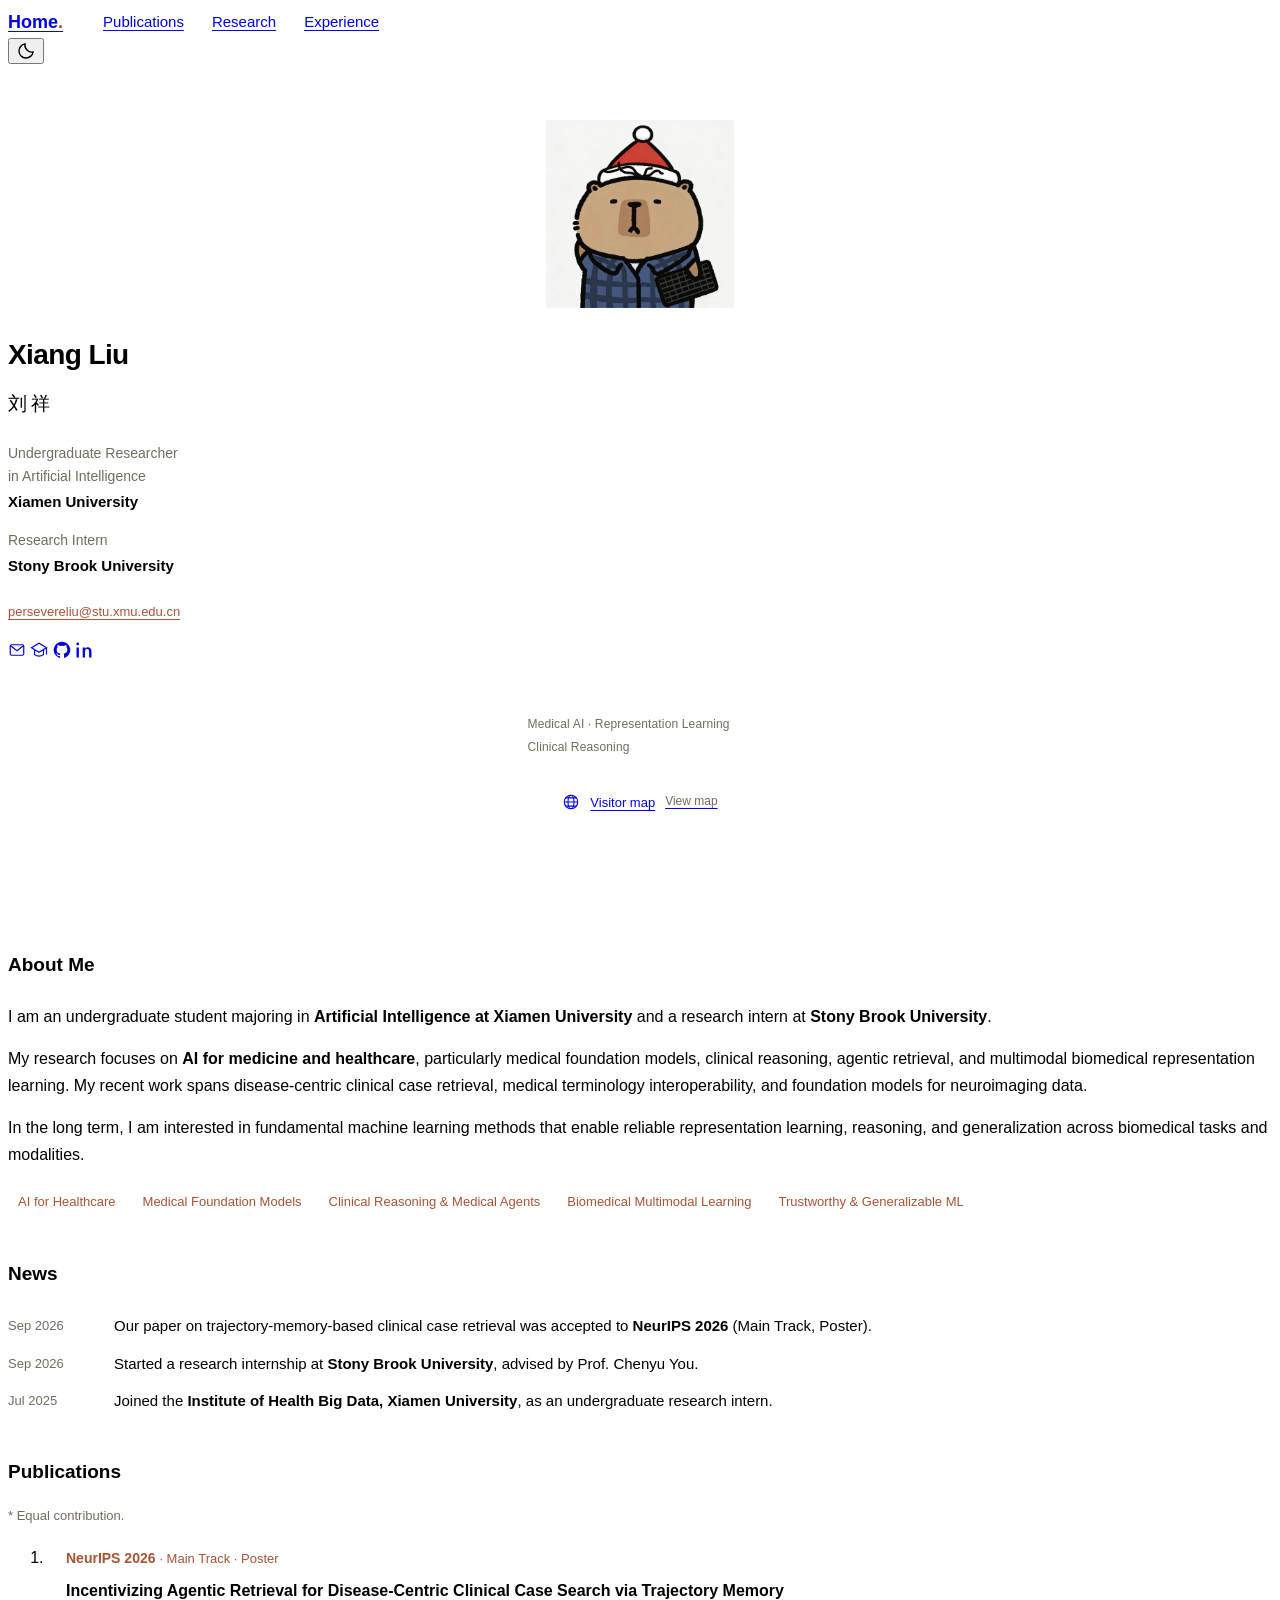
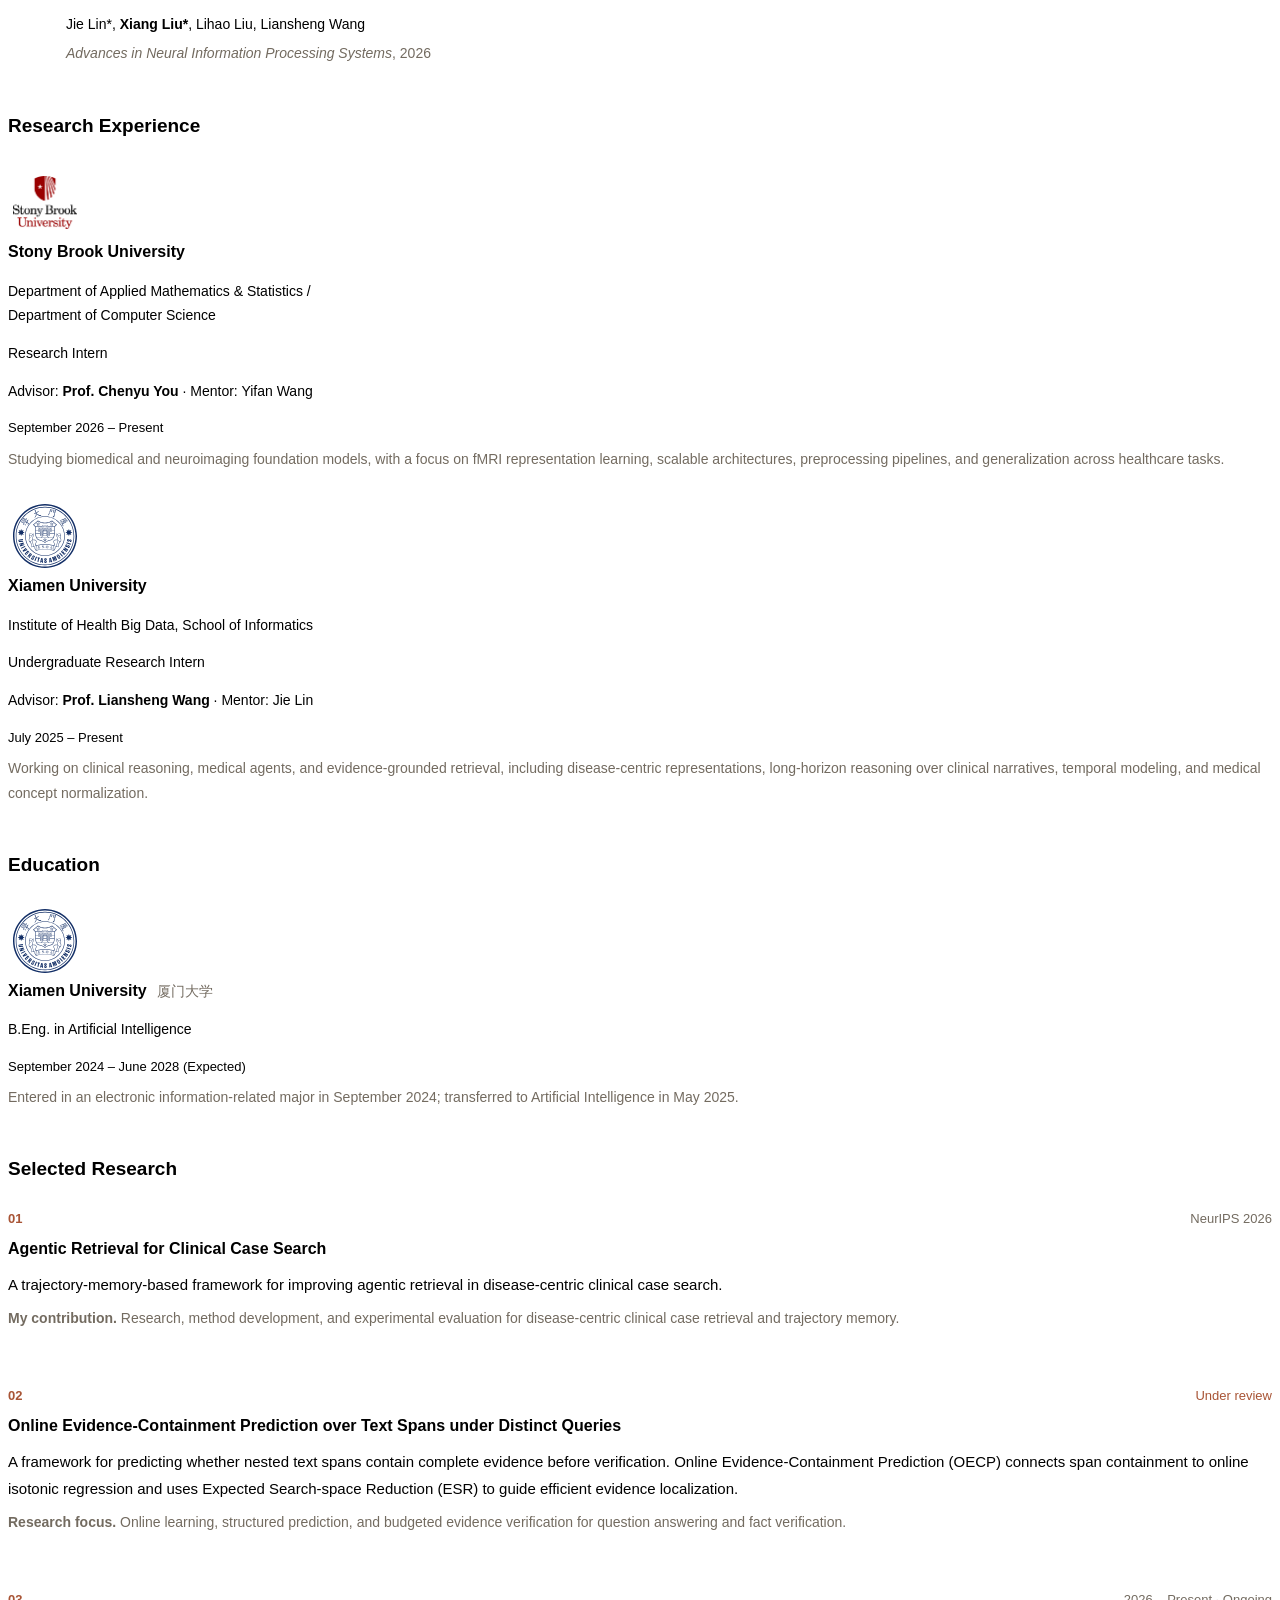
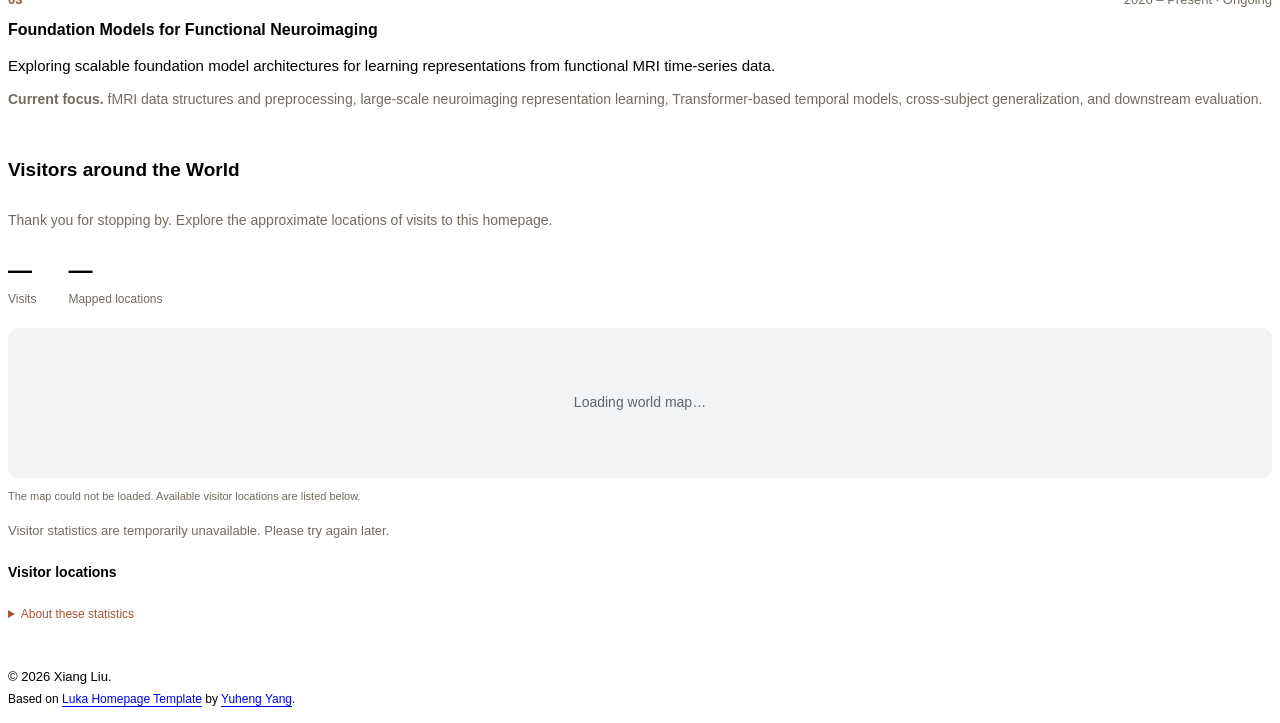
==== visitor-map-preview.html @ b8b1e422 "Prepare visitor map integration and origin-restricted preview" ====
<!DOCTYPE html>
<html lang="en">
<head>
  <meta charset="utf-8">
  <meta name="viewport" content="width=device-width, initial-scale=1">
  <meta name="color-scheme" content="light dark">
  <title>Visitor Map Preview — Xiang Liu</title>
  <meta name="description" content="Xiang Liu is an undergraduate researcher at Xiamen University and a research intern at Stony Brook University, working on AI for healthcare, clinical reasoning, and biomedical foundation models.">
  <link rel="canonical" href="https://lx-xiangliu.github.io/">
  <meta property="og:type" content="website">
  <meta property="og:title" content="Xiang Liu (刘祥) | AI for Healthcare">
  <meta property="og:description" content="Research in medical foundation models, clinical reasoning, and trustworthy machine learning.">
  <meta property="og:url" content="https://lx-xiangliu.github.io/">
  <meta property="og:image" content="https://lx-xiangliu.github.io/assets/img/xiang-liu.jpg">
  <meta name="twitter:card" content="summary">
  <link rel="icon" href="assets/img/favicon.svg" type="image/svg+xml">
  <script>
    try {
      const saved = localStorage.getItem('theme');
      if (saved === 'light' || saved === 'dark') document.documentElement.dataset.theme = saved;
    } catch (_) {}
  </script>
  <link rel="stylesheet" href="assets/css/theme-luka.css">
  <link rel="stylesheet" href="assets/css/personal.css?v=20261023-3">
  <link rel="stylesheet" href="assets/css/visitors.css?v=20261029-1">
  <script src="assets/js/homepage.js" defer></script>
  <script src="assets/js/visitor-config.js?v=20261029-1" defer></script>
  <script src="assets/js/visitors.js?v=20261029-1" defer></script>
  <script type="application/ld+json">
  {
    "@context": "https://schema.org",
    "@type": "Person",
    "name": "Xiang Liu",
    "alternateName": "刘祥",
    "url": "https://lx-xiangliu.github.io/",
    "image": "https://lx-xiangliu.github.io/assets/img/xiang-liu.jpg",
    "email": "mailto:persevereliu@stu.xmu.edu.cn",
    "affiliation": [{"@type": "CollegeOrUniversity", "name": "Xiamen University"}, {"@type": "CollegeOrUniversity", "name": "Stony Brook University"}],
    "sameAs": ["https://github.com/lx-xiangliu", "https://scholar.google.com/citations?user=aUtH32wAAAAJ", "https://www.linkedin.com/in/xiang-liu-461807322"]
  }
  </script>
</head>
<body class="theme-luka" id="top">
  <a class="skip-link" href="#main">Skip to content</a>
  <nav class="top-nav" aria-label="Main navigation">
    <div class="nav-container">
      <div class="nav-left">
        <a class="home-link" href="#top">Home<span class="home-dot" aria-hidden="true">.</span></a>
        <a href="#publications">Publications</a>
        <a href="#research">Research</a>
        <a href="#experience">Experience</a>
      </div>
      <button id="themeToggle" class="theme-toggle" type="button" title="Switch color theme" aria-label="Switch color theme" aria-pressed="false">
        <svg class="moon-icon" viewBox="0 0 24 24" width="20" height="20" fill="none" stroke="currentColor" stroke-width="1.7" aria-hidden="true"><path d="M20.5 13.2A8.5 8.5 0 0 1 10.8 3.5a8.5 8.5 0 1 0 9.7 9.7Z"/></svg>
        <svg class="sun-icon" viewBox="0 0 24 24" width="20" height="20" fill="none" stroke="currentColor" stroke-width="1.7" aria-hidden="true"><circle cx="12" cy="12" r="4"/><path d="M12 2v2m0 16v2M2 12h2m16 0h2M5 5l1.5 1.5m11 11L19 19M5 19l1.5-1.5m11-11L19 5"/></svg>
      </button>
    </div>
  </nav>

  <div class="wrapper">
    <aside class="sidebar" aria-label="Profile">
      <div class="profile-card">
        <div class="image avatar"><img src="assets/img/xiang-liu.jpg" width="220" height="220" alt="Xiang Liu’s illustrated capybara avatar, wearing a red hat and holding a keyboard" fetchpriority="high"></div>
        <h1 class="site-name">Xiang Liu <span class="chinese-name" lang="zh-CN">刘祥</span></h1>
        <p class="profile-role">Undergraduate Researcher<br>in Artificial Intelligence</p>
        <p class="profile-affiliation">Xiamen University</p>
        <p class="profile-role visiting-role">Research Intern</p>
        <p class="profile-affiliation">Stony Brook University</p>
        <a class="site-email" href="mailto:persevereliu@stu.xmu.edu.cn">persevereliu@stu.xmu.edu.cn</a>
        <div class="social-icons" aria-label="Contact and profiles">
          <a href="mailto:persevereliu@stu.xmu.edu.cn" title="Email" aria-label="Email Xiang Liu"><svg viewBox="0 0 24 24" fill="none" stroke="currentColor" stroke-width="1.6" aria-hidden="true"><rect x="3" y="5" width="18" height="14" rx="2"/><path d="m3 6 9 7 9-7"/></svg></a>
          <a href="https://scholar.google.com/citations?user=aUtH32wAAAAJ" title="Google Scholar" aria-label="Google Scholar"><svg viewBox="0 0 24 24" fill="none" stroke="currentColor" stroke-width="1.6" aria-hidden="true"><path d="m2 9 10-6 10 6-10 6L2 9Zm4 3v6c4 3 8 3 12 0v-6m4-3v9"/></svg></a>
          <a href="https://github.com/lx-xiangliu" title="GitHub" aria-label="GitHub"><svg viewBox="0 0 24 24" fill="currentColor" aria-hidden="true"><path d="M12 .9a11.1 11.1 0 0 0-3.51 21.63c.55.1.76-.24.76-.53v-2.06c-3.09.67-3.74-1.31-3.74-1.31-.51-1.28-1.24-1.62-1.24-1.62-1.01-.69.08-.68.08-.68 1.12.08 1.71 1.15 1.71 1.15.99 1.7 2.6 1.21 3.23.92.1-.72.39-1.21.71-1.49-2.47-.28-5.07-1.24-5.07-5.49 0-1.21.43-2.2 1.14-2.97-.12-.28-.5-1.41.11-2.93 0 0 .93-.3 3.05 1.14a10.6 10.6 0 0 1 5.55 0c2.12-1.44 3.05-1.14 3.05-1.14.61 1.52.23 2.65.11 2.93.71.77 1.14 1.76 1.14 2.97 0 4.26-2.6 5.21-5.08 5.49.4.35.75 1.02.75 2.06V22c0 .3.2.64.77.53A11.1 11.1 0 0 0 12 .9Z"/></svg></a>
          <a href="https://www.linkedin.com/in/xiang-liu-461807322" title="LinkedIn" aria-label="LinkedIn"><svg viewBox="0 0 24 24" fill="currentColor" aria-hidden="true"><path d="M5.2 8.6H2V22h3.2V8.6ZM3.6 2a1.9 1.9 0 1 0 0 3.8 1.9 1.9 0 0 0 0-3.8ZM22 14.3c0-4-2.1-5.9-4.9-5.9-2.2 0-3.2 1.2-3.7 2V8.6h-3.2V22h3.2v-7.5c0-2 .4-3.8 2.8-3.8s2.6 2.1 2.6 3.9V22H22v-7.7Z"/></svg></a>
        </div>
        <p class="profile-note">Medical AI · Representation Learning<br>Clinical Reasoning</p>
        <div class="visitor-shortcut"><a href="#visitors"><svg viewBox="0 0 24 24" fill="none" stroke="currentColor" stroke-width="1.5" aria-hidden="true"><circle cx="12" cy="12" r="9"/><ellipse cx="12" cy="12" rx="4" ry="9"/><path d="M3 12h18M5 6.5h14M5 17.5h14"/></svg><span>Visitor map</span><span id="visitor-shortcut-count">Loading…</span></a></div>
      </div>
    </aside>

    <main class="content" id="main">
      <section class="section" id="about" aria-labelledby="about-title">
        <h2 class="section-title" id="about-title">About Me</h2>
        <div class="section-body">
          <p>I am an undergraduate student majoring in <strong>Artificial Intelligence at Xiamen University</strong> and a research intern at <strong>Stony Brook University</strong>.</p>
          <p>My research focuses on <strong>AI for medicine and healthcare</strong>, particularly medical foundation models, clinical reasoning, agentic retrieval, and multimodal biomedical representation learning. My recent work spans disease-centric clinical case retrieval, medical terminology interoperability, and foundation models for neuroimaging data.</p>
          <p>In the long term, I am interested in fundamental machine learning methods that enable reliable representation learning, reasoning, and generalization across biomedical tasks and modalities.</p>
          <div class="research-interests" aria-label="Research interests">
            <span>AI for Healthcare</span><span>Medical Foundation Models</span><span>Clinical Reasoning &amp; Medical Agents</span><span>Biomedical Multimodal Learning</span><span>Trustworthy &amp; Generalizable ML</span>
          </div>
        </div>
      </section>

      <section class="section" id="news" aria-labelledby="news-title">
        <h2 class="section-title" id="news-title">News</h2>
        <ul class="news-list">
          <li><time datetime="2026-09">Sep 2026</time><span>Our paper on trajectory-memory-based clinical case retrieval was accepted to <strong>NeurIPS 2026</strong> (Main Track, Poster).</span></li>
          <li><time datetime="2026-09">Sep 2026</time><span>Started a research internship at <strong>Stony Brook University</strong>, advised by Prof. Chenyu You.</span></li>
          <li><time datetime="2025-07">Jul 2025</time><span>Joined the <strong>Institute of Health Big Data, Xiamen University</strong>, as an undergraduate research intern.</span></li>
        </ul>
      </section>

      <section class="section" id="publications" aria-labelledby="publications-title">
        <h2 class="section-title" id="publications-title">Publications</h2>
        <p class="section-caption">* Equal contribution.</p>
        <div class="publications">
          <ol class="bibliography">
            <li><article class="pub-content">
              <p class="publication-label">NeurIPS 2026 <span>· Main Track · Poster</span></p>
              <h3 class="title">Incentivizing Agentic Retrieval for Disease-Centric Clinical Case Search via Trajectory Memory</h3>
              <p class="author">Jie Lin*, <strong>Xiang Liu*</strong>, Lihao Liu, Liansheng Wang</p>
              <p class="periodical"><em>Advances in Neural Information Processing Systems</em>, 2026</p>
            </article></li>
          </ol>
        </div>
      </section>

      <section class="section" id="experience" aria-labelledby="experience-title">
        <h2 class="section-title" id="experience-title">Research Experience</h2>
        <div class="section-body">
          <article class="card timeline-item">
            <div class="experience-item">
              <img class="institution-logo" src="assets/img/stony-brook-university.png" width="64" height="64" alt="Stony Brook University logo" loading="lazy">
              <div class="experience-content">
                <h3 class="exp-title">Stony Brook University</h3>
                <p class="exp-detail">Department of Applied Mathematics &amp; Statistics /<br class="desktop-break"> Department of Computer Science</p>
                <p class="exp-role">Research Intern</p>
                <p class="exp-detail">Advisor: <strong>Prof. Chenyu You</strong> · Mentor: Yifan Wang</p>
                <p class="exp-period">September 2026 – Present</p>
                <p class="exp-summary">Studying biomedical and neuroimaging foundation models, with a focus on fMRI representation learning, scalable architectures, preprocessing pipelines, and generalization across healthcare tasks.</p>
              </div>
            </div>
          </article>
          <article class="card timeline-item">
            <div class="experience-item">
              <img class="institution-logo" src="assets/img/xiamen-university.svg" width="64" height="64" alt="Xiamen University seal" loading="lazy">
              <div class="experience-content">
                <h3 class="exp-title">Xiamen University</h3>
                <p class="exp-detail">Institute of Health Big Data, School of Informatics</p>
                <p class="exp-role">Undergraduate Research Intern</p>
                <p class="exp-detail">Advisor: <strong>Prof. Liansheng Wang</strong> · Mentor: Jie Lin</p>
                <p class="exp-period">July 2025 – Present</p>
                <p class="exp-summary">Working on clinical reasoning, medical agents, and evidence-grounded retrieval, including disease-centric representations, long-horizon reasoning over clinical narratives, temporal modeling, and medical concept normalization.</p>
              </div>
            </div>
          </article>
        </div>
      </section>

      <section class="section" id="education" aria-labelledby="education-title">
        <h2 class="section-title" id="education-title">Education</h2>
        <div class="experience-item">
          <img class="institution-logo" src="assets/img/xiamen-university.svg" width="64" height="64" alt="Xiamen University seal" loading="lazy">
          <div class="experience-content">
            <h3 class="exp-title">Xiamen University <span lang="zh-CN" class="institution-chinese">厦门大学</span></h3>
            <p class="exp-detail">B.Eng. in Artificial Intelligence</p>
            <p class="exp-period">September 2024 – June 2028 (Expected)</p>
            <p class="exp-summary">Entered in an electronic information-related major in September 2024; transferred to Artificial Intelligence in May 2025.</p>
          </div>
        </div>
      </section>

      <section class="section" id="research" aria-labelledby="research-title">
        <h2 class="section-title" id="research-title">Selected Research</h2>
        <article class="research-project">
          <div class="project-heading"><span class="project-index" aria-hidden="true">01</span><span class="project-status">NeurIPS 2026</span></div>
          <h3>Agentic Retrieval for Clinical Case Search</h3>
          <p>A trajectory-memory-based framework for improving agentic retrieval in disease-centric clinical case search.</p>
          <p class="project-contribution"><strong>My contribution.</strong> Research, method development, and experimental evaluation for disease-centric clinical case retrieval and trajectory memory.</p>
        </article>
        <article class="research-project">
          <div class="project-heading"><span class="project-index" aria-hidden="true">02</span><span class="project-status under-review">Under review</span></div>
          <h3>Online Evidence-Containment Prediction over Text Spans under Distinct Queries</h3>
          <p>A framework for predicting whether nested text spans contain complete evidence before verification. Online Evidence-Containment Prediction (OECP) connects span containment to online isotonic regression and uses Expected Search-space Reduction (ESR) to guide efficient evidence localization.</p>
          <p class="project-contribution"><strong>Research focus.</strong> Online learning, structured prediction, and budgeted evidence verification for question answering and fact verification.</p>
        </article>
        <article class="research-project">
          <div class="project-heading"><span class="project-index" aria-hidden="true">03</span><span class="project-status">2026 – Present · Ongoing</span></div>
          <h3>Foundation Models for Functional Neuroimaging</h3>
          <p>Exploring scalable foundation model architectures for learning representations from functional MRI time-series data.</p>
          <p class="project-contribution"><strong>Current focus.</strong> fMRI data structures and preprocessing, large-scale neuroimaging representation learning, Transformer-based temporal models, cross-subject generalization, and downstream evaluation.</p>
        </article>
      </section>
      <section class="section" id="visitors" aria-labelledby="visitors-title">
        <h2 class="section-title" id="visitors-title">Visitors around the World</h2>
        <p class="visitor-intro">Thank you for stopping by. Explore the approximate locations of visits to this homepage.</p>
        <dl class="visitor-totals"><div><dt>Visits</dt><dd id="visitor-total">—</dd></div><div><dt>Mapped locations</dt><dd id="visitor-location-total">—</dd></div></dl>
        <div id="visitor-map" class="visitor-map" role="region" aria-label="World visitor map using TianDiTu"><p>Loading world map…</p></div>
        <p class="visitor-map-status" id="visitor-map-status">World basemap provided by TianDiTu (天地图).</p>
        <p class="visitor-status" id="visitor-status" role="status">Loading visitor statistics…</p>
        <h3 class="visitor-list-caption" id="visitor-list-caption">Visitor locations</h3>
        <ol class="visitor-locations" id="visitor-locations" aria-label="Visitor locations and visit counts"></ol>
        <details class="visitor-privacy"><summary>About these statistics</summary><p>Locations are estimated from network information, rounded to 0.1 degree, and may reflect a VPN or proxy. The application stores aggregate city counts, not raw IP addresses or GPS locations. A visit is counted at most once per browser tab every 30 minutes; this is not a count of unique people. Do Not Track and Global Privacy Control are respected. Counting starts when this feature goes live; earlier visits cannot be recovered.</p></details>
        <noscript><p>JavaScript is required to load the visitor map and statistics.</p></noscript>
      </section>
    </main>

    <footer class="site-footer">
      <p>&copy; 2026 Xiang Liu.<br><span class="template-credit">Based on <a href="https://github.com/wzsyyh/luka-homepage-template">Luka Homepage Template</a> by <a href="https://wzsyyh.github.io/">Yuheng Yang</a>.</span></p>
    </footer>
  </div>
</body>
</html>
---- assets/css/personal.css ----
/* Personal styling layered over the original Luka Homepage template. */
:root, [data-theme="light"] { --luka-secondary: #736b60; --luka-accent: #a85435; }
[data-theme="dark"] { --luka-secondary: #b0a99d; --luka-accent: #e69a7b; }
@media (prefers-color-scheme: dark) {
  :root:not([data-theme="light"]) { --luka-secondary: #b0a99d; --luka-accent: #e69a7b; }
}
body.theme-luka { font-family: -apple-system, BlinkMacSystemFont, "Segoe UI", "Noto Sans", Helvetica, Arial, sans-serif; font-size: 16px; line-height: 1.65; }
body.theme-luka a { text-underline-offset: 3px; }
body.theme-luka a:hover { text-decoration: underline; filter: none; }
body.theme-luka a:focus-visible, body.theme-luka button:focus-visible { outline: 2px solid var(--luka-accent); outline-offset: 5px; border-radius: 3px; }
.skip-link { position: fixed; left: 12px; top: -100px; z-index: 2000; padding: 8px 16px; background: var(--luka-bg); }
.skip-link:focus { top: 8px; }
body.theme-luka .nav-left { display: flex; align-items: center; gap: 28px; }
body.theme-luka .nav-left a { font-size: 15px; font-weight: 500; }
body.theme-luka .nav-left .home-link { font-size: 18px; font-weight: 650; margin-right: 12px; }
.home-dot { color: var(--luka-accent); }
body.theme-luka .theme-toggle { display: flex; align-items: center; justify-content: center; flex-shrink: 0; }
.sun-icon { display: none; }
[data-theme="dark"] .moon-icon { display: none; }
[data-theme="dark"] .sun-icon { display: block; }
@media (prefers-color-scheme: dark) { :root:not([data-theme="light"]) .moon-icon { display: none; } :root:not([data-theme="light"]) .sun-icon { display: block; } }
body.theme-luka .sidebar { padding-top: 56px; }
body.theme-luka .image.avatar { margin-bottom: 24px; }
body.theme-luka .image.avatar img { width: 188px; height: 188px; display: block; margin: auto; border: 5px solid var(--luka-social-bg); }
body.theme-luka .site-name { font-size: 28px; font-weight: 650; letter-spacing: -.6px; }
.chinese-name { display: block; margin-top: 10px; font-size: 19px; font-weight: 450; letter-spacing: 4px; }
.profile-role { margin: 22px 0 3px; font-size: 14px; line-height: 1.6; color: var(--luka-secondary); }
.profile-affiliation { margin: 0; font-size: 15px; font-weight: 600; }
.visiting-role { margin-top: 14px; }
body.theme-luka .site-email { display: inline-block; margin: 22px 0 18px; color: var(--luka-accent); font-family: inherit; font-size: 13px; }
body.theme-luka .social-icons { gap: 11px; }
.social-icons svg { width: 18px; height: 18px; }
body.theme-luka .social-icons a { width: 36px; height: 36px; }
.profile-note { margin: 26px auto 0; padding-top: 20px; max-width: 225px; border-top: 1px solid var(--luka-border); color: var(--luka-secondary); font-size: 12px; line-height: 1.9; letter-spacing: .15px; }
body.theme-luka .content { padding-top: 110px; padding-bottom: 0; }
body.theme-luka .section { opacity: 1; transform: none; scroll-margin-top: 90px; margin-bottom: 42px; }
body.theme-luka .section-title { font-size: 19px; margin-bottom: 17px; padding-bottom: 7px; }
.research-interests { display: flex; flex-wrap: wrap; gap: 7px; margin-top: 20px; }
.research-interests span { padding: 3px 10px; font-size: 13px; line-height: 1.7; border: 1px solid var(--luka-border); border-radius: 5px; color: var(--luka-accent); }
.news-list { list-style: none; margin: 0; padding: 0; }
.news-list li { display: grid; grid-template-columns: 90px minmax(0,1fr); gap: 16px; margin-bottom: 11px; font-size: 15px; line-height: 1.75; }
.news-list time { color: var(--luka-secondary); font-size: 13px; font-variant-numeric: tabular-nums; padding-top: 2px; }
.section-caption { margin: -7px 0 13px; color: var(--luka-secondary); font-size: 13px; }
body.theme-luka .publications ol.bibliography li { padding: 3px 0 3px 18px; }
.publication-label { margin: 0 0 8px; font-weight: 650; font-size: 14px; color: var(--luka-accent); }
.publication-label span { font-size: 13px; font-weight: 400; }
body.theme-luka .pub-content .title { margin: 0 0 9px; font-size: 16px; font-weight: 650; line-height: 1.6; }
body.theme-luka .pub-content .author { margin: 0 0 6px; font-size: 14px; }
body.theme-luka .pub-content .periodical { margin: 0; color: var(--luka-secondary); font-size: 14px; }
body.theme-luka .institution-logo { display: block; width: 64px; height: 64px; flex-shrink: 0; object-fit: contain; background: #fff; padding: 5px; border-radius: 8px; }
body.theme-luka .exp-title { font-size: 16px; margin: 0 0 3px; line-height: 1.6; font-weight: 650; }
body.theme-luka .exp-detail { font-size: 14px; line-height: 1.75; }
body.theme-luka .exp-role { margin: 6px 0 3px; font-size: 14px; font-weight: 500; }
body.theme-luka .exp-period { margin: 7px 0 8px; font-size: 13px; }
body.theme-luka .exp-summary { margin: 8px 0 0; font-size: 14px; line-height: 1.8; color: var(--luka-secondary); }
body.theme-luka .timeline-item { padding-bottom: 27px; }
body.theme-luka .timeline-item:last-child { padding-bottom: 0; }
.institution-chinese { font-size: 14px; font-weight: 400; margin-left: 6px; color: var(--luka-secondary); }
.research-project { padding: 0 0 24px; margin-bottom: 22px; border-bottom: 1px solid var(--luka-border); }
.research-project:last-child { margin-bottom: 0; padding-bottom: 0; border-bottom: none; }
.project-heading { display: flex; align-items: center; justify-content: space-between; gap: 16px; margin-bottom: 7px; }
.project-index { color: var(--luka-accent); font-size: 13px; font-weight: 600; }
.project-status { font-size: 13px; color: var(--luka-secondary); }
.project-status.under-review { color: var(--luka-accent); }
.research-project h3 { font-size: 16px; line-height: 1.65; margin: 0 0 8px; font-weight: 650; }
.research-project p { font-size: 15px; margin: 0 0 8px; line-height: 1.8; }
.research-project .project-contribution { color: var(--luka-secondary); font-size: 14px; }
body.theme-luka .site-footer { padding-top: 0; padding-right: 40px; }
body.theme-luka .site-footer p { font-size: 13px; }
body.theme-luka .template-credit { font-size: 12px; }
@media (min-width: 1081px) and (max-width: 1120px) { body.theme-luka .sidebar { left: 0; } }
@media (max-width: 1080px) {
  body.theme-luka .wrapper { max-width: 760px; padding: 0 32px; }
  body.theme-luka .sidebar { padding-top: 100px; }
  body.theme-luka .content { width: 100%; padding-top: 38px; }
  .profile-note { display: none; }
  body.theme-luka .site-footer { padding: 0 0 30px; }
  body.theme-luka .site-footer p { border-top: 1px solid var(--luka-footer-border); padding-top: 20px; }
}
@media (max-width: 640px) {
  body.theme-luka .nav-container { padding: 0 18px; }
  body.theme-luka .nav-left { gap: 14px; }
  body.theme-luka .nav-left a { font-size: 13px; }
  body.theme-luka .nav-left .home-link { font-size: 16px; margin-right: 0; }
  body.theme-luka .wrapper { padding: 0 23px; }
  body.theme-luka .sidebar { padding-top: 91px; }
  body.theme-luka .image.avatar img { width: 158px; height: 158px; }
  body.theme-luka .site-name { font-size: 26px; }
  .chinese-name { display: inline-block; margin: 0 0 0 9px; font-size: 17px; letter-spacing: 2px; vertical-align: 2px; }
  body.theme-luka .content { padding-top: 36px; }
  body.theme-luka .section { margin-bottom: 35px; }
  body.theme-luka .section-body > p { font-size: 16px; }
  .news-list li { grid-template-columns: 78px minmax(0,1fr); gap: 11px; font-size: 15px; }
  .news-list time { font-size: 13px; }
  .research-interests span { font-size: 12px; }
  body.theme-luka .institution-logo { width: 48px; height: 48px; padding: 3px; }
  body.theme-luka .experience-item { gap: 11px; }
  body.theme-luka .timeline-item { margin-left: 10px; padding-left: 7px; }
  body.theme-luka .timeline-item::before { left: -10px; }
  body.theme-luka .timeline-item::after { left: -15px; }
  .desktop-break { display: none; }
  body.theme-luka .pub-content .title { font-size: 16px; }
}
@media (max-width: 360px) {
  body.theme-luka .nav-left { gap: 8px; }
  body.theme-luka .nav-left a { font-size: 12px; }
  body.theme-luka .nav-left .home-link { font-size: 16px; }
  body.theme-luka .nav-container { padding: 0 12px; }
  body.theme-luka .wrapper { padding: 0 18px; }
}
@media (prefers-reduced-motion: reduce) {
  html { scroll-behavior: auto; }
  *, *::before, *::after { transition: none !important; animation: none !important; }
}
@media print {
  body.theme-luka .top-nav, .social-icons, .skip-link { display: none; }
  body.theme-luka .sidebar { position: static; width: 100%; height: auto; padding-top: 0; }
  body.theme-luka .image.avatar img { width: 100px; height: 100px; }
  body.theme-luka .profile-note { display: none; }
  body.theme-luka .content { margin-left: 0; padding: 25px 0 0; }
  body.theme-luka .site-footer { padding: 0; }
  .section, .research-project, .timeline-item { break-inside: avoid; }
}
---- assets/css/visitors.css ----
.visitor-shortcut { margin: 23px auto 0; max-width: 225px; }
body.theme-luka .visitor-shortcut a { display: flex; gap: 10px; align-items: center; justify-content: center; padding: 10px; border: 1px solid var(--luka-border); border-radius: 8px; font-size: 13px; }
.visitor-shortcut svg { width: 18px; height: 18px; flex-shrink: 0; }
#visitor-shortcut-count { font-size: 12px; color: var(--luka-secondary); }
.visitor-intro { margin: 0 0 18px; font-size: 14px; color: var(--luka-secondary); }
.visitor-totals { display: flex; gap: 32px; margin: 0 0 18px; }
.visitor-totals div { display: flex; flex-direction: column; }
.visitor-totals dt { font-size: 12px; color: var(--luka-secondary); order: 2; }
.visitor-totals dd { margin: 0; font-size: 24px; font-weight: 600; font-variant-numeric: tabular-nums; }
.visitor-map { width: 100%; height: 360px; background: #f2f4f5; border: 1px solid var(--luka-border); border-radius: 10px; overflow: hidden; color: #26323b; }
.visitor-map > p { display: grid; place-items: center; height: 100%; margin: 0; color: #5d666c; font-size: 14px; }
.visitor-map img { max-width: none; }
body.theme-luka .visitor-map a { color: #31516d; }
.map-unavailable { height: 150px; }
.visitor-map-status { margin: 9px 0 0; font-size: 11px; color: var(--luka-secondary); }
.visitor-status { font-size: 13px; color: var(--luka-secondary); margin: 15px 0; }
.visitor-list-caption { margin: 20px 0 8px; font-size: 14px; font-weight: 600; }
.visitor-locations { padding: 0; margin: 0; list-style: none; }
.visitor-locations li { display: flex; justify-content: space-between; gap: 20px; padding: 6px 0; border-bottom: 1px solid var(--luka-border); font-size: 13px; }
.visitor-locations li span:last-child { color: var(--luka-accent); font-variant-numeric: tabular-nums; }
.visitor-privacy { margin-top: 20px; font-size: 12px; color: var(--luka-secondary); }
.visitor-privacy summary { cursor: pointer; color: var(--luka-accent); }
.visitor-privacy p { margin: 10px 0 0; }
@media (max-width: 640px) { .visitor-map { height: 300px; } .map-unavailable { height: 150px; } .visitor-shortcut { margin-top: 20px; } }
@media print { #visitors, .visitor-shortcut { display: none; } }
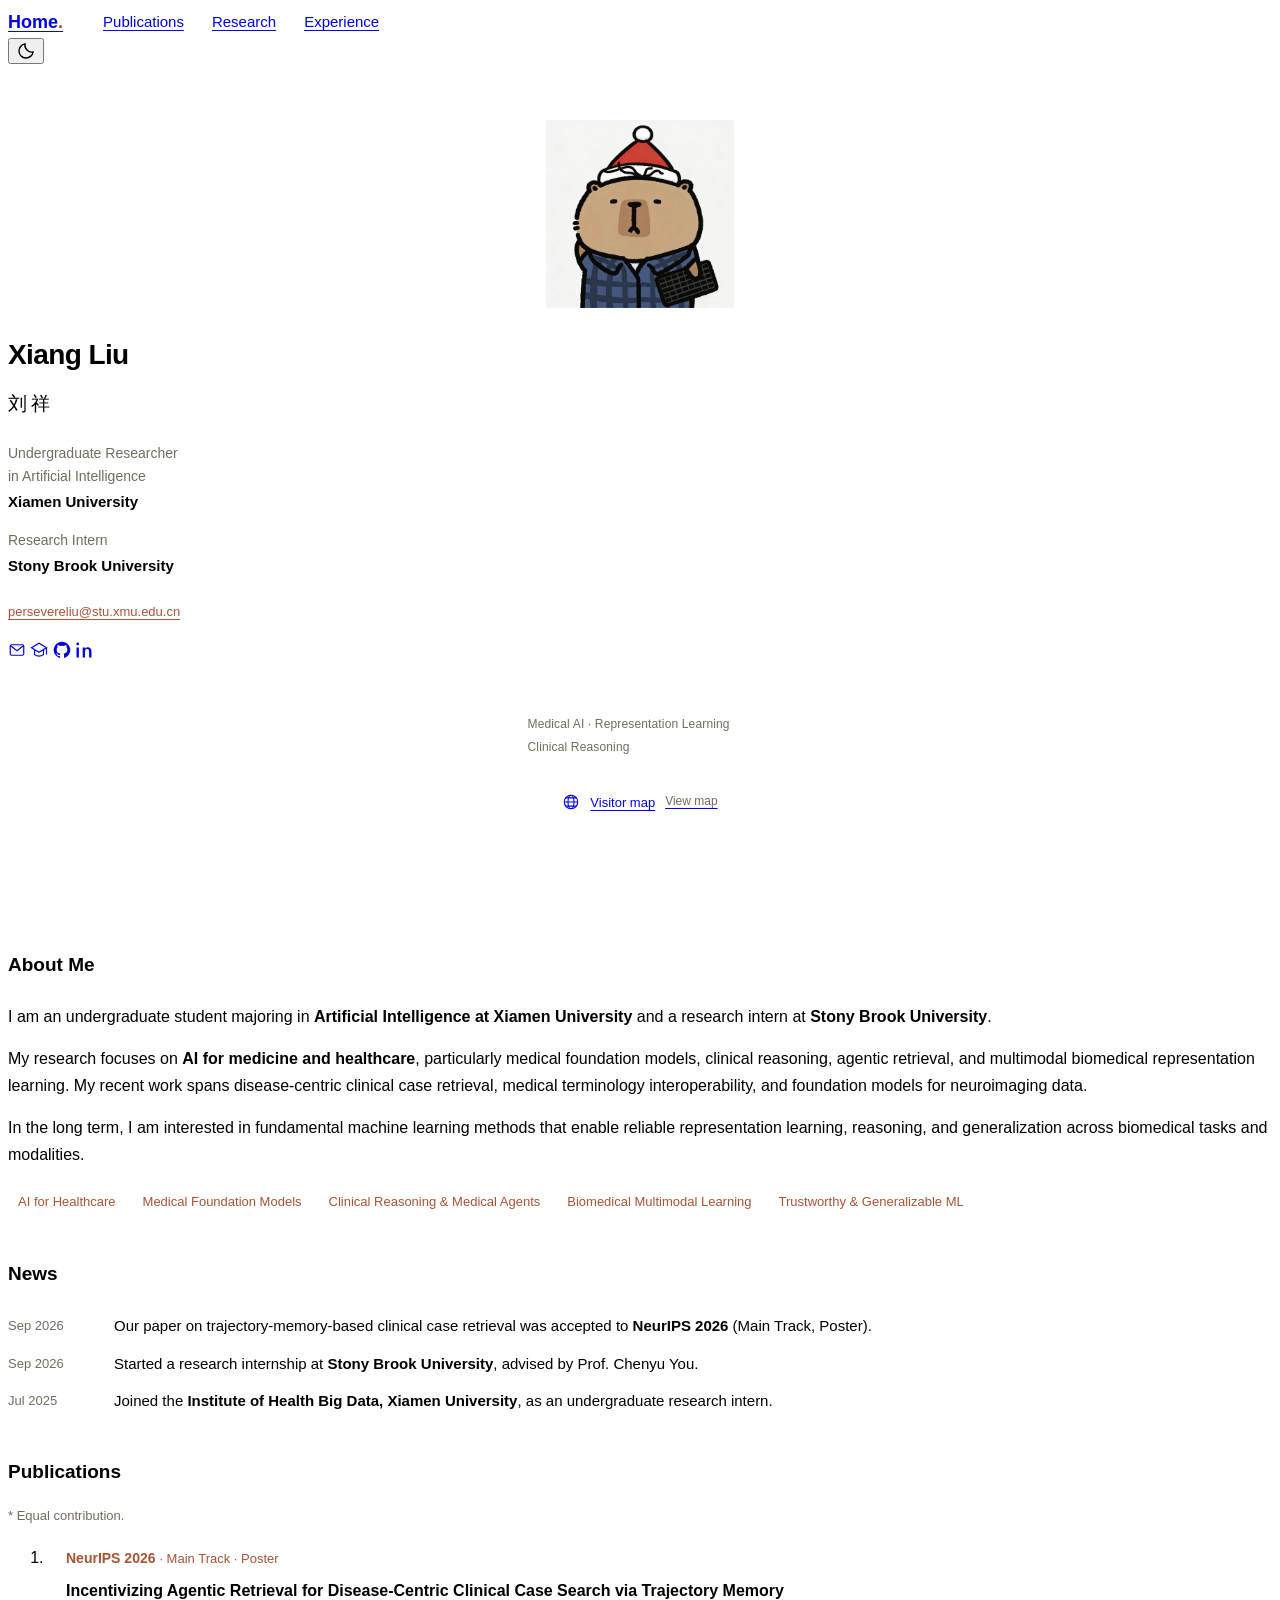
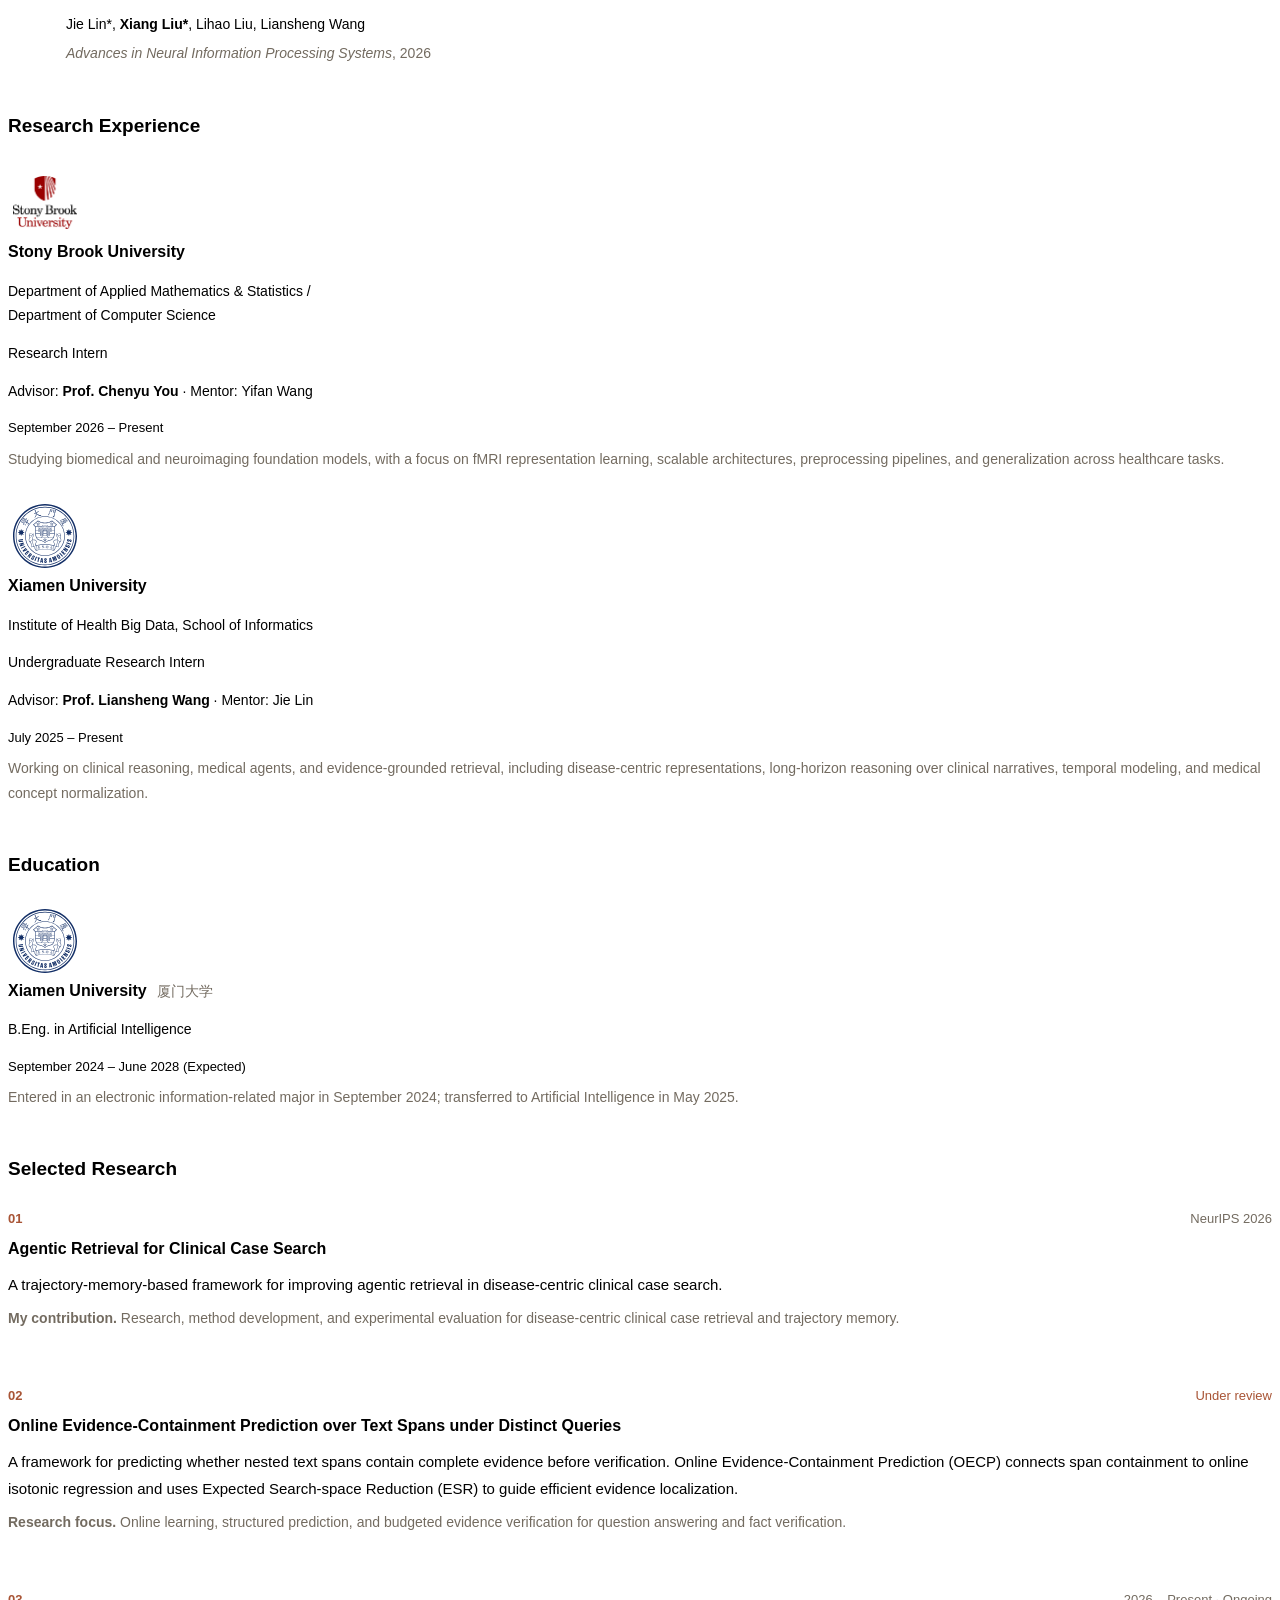
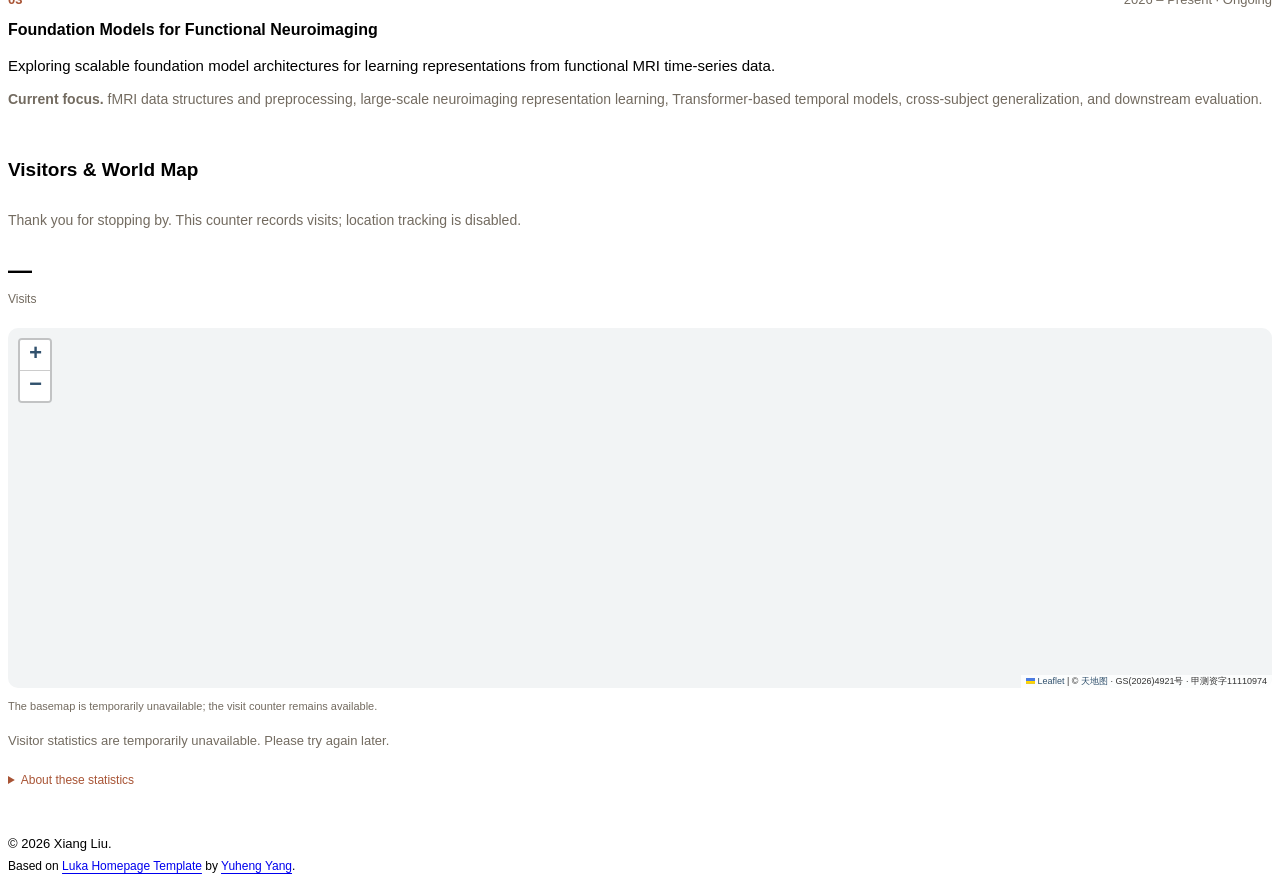
==== commit d98ce956: "Use English TianDiTu labels and count-only visitor preview" ====
--- a/visitor-map-preview.html
+++ b/visitor-map-preview.html
@@ -22,10 +22,11 @@
   </script>
   <link rel="stylesheet" href="assets/css/theme-luka.css">
   <link rel="stylesheet" href="assets/css/personal.css?v=20261023-3">
-  <link rel="stylesheet" href="assets/css/visitors.css?v=20261029-1">
+  <link rel="stylesheet" href="assets/vendor/leaflet/leaflet.css">
+  <link rel="stylesheet" href="assets/css/visitors.css?v=20261029-3">
   <script src="assets/js/homepage.js" defer></script>
   <script src="assets/js/visitor-config.js?v=20261029-1" defer></script>
-  <script src="assets/js/visitors.js?v=20261029-1" defer></script>
+  <script src="assets/js/visitors.js?v=20261029-3" defer></script>
   <script type="application/ld+json">
   {
     "@context": "https://schema.org",
@@ -182,15 +183,13 @@
         </article>
       </section>
       <section class="section" id="visitors" aria-labelledby="visitors-title">
-        <h2 class="section-title" id="visitors-title">Visitors around the World</h2>
-        <p class="visitor-intro">Thank you for stopping by. Explore the approximate locations of visits to this homepage.</p>
-        <dl class="visitor-totals"><div><dt>Visits</dt><dd id="visitor-total">—</dd></div><div><dt>Mapped locations</dt><dd id="visitor-location-total">—</dd></div></dl>
+        <h2 class="section-title" id="visitors-title">Visitors &amp; World Map</h2>
+        <p class="visitor-intro">Thank you for stopping by. This counter records visits; location tracking is disabled.</p>
+        <dl class="visitor-totals"><div><dt>Visits</dt><dd id="visitor-total">—</dd></div></dl>
         <div id="visitor-map" class="visitor-map" role="region" aria-label="World visitor map using TianDiTu"><p>Loading world map…</p></div>
         <p class="visitor-map-status" id="visitor-map-status">World basemap provided by TianDiTu (天地图).</p>
         <p class="visitor-status" id="visitor-status" role="status">Loading visitor statistics…</p>
-        <h3 class="visitor-list-caption" id="visitor-list-caption">Visitor locations</h3>
-        <ol class="visitor-locations" id="visitor-locations" aria-label="Visitor locations and visit counts"></ol>
-        <details class="visitor-privacy"><summary>About these statistics</summary><p>Locations are estimated from network information, rounded to 0.1 degree, and may reflect a VPN or proxy. The application stores aggregate city counts, not raw IP addresses or GPS locations. A visit is counted at most once per browser tab every 30 minutes; this is not a count of unique people. Do Not Track and Global Privacy Control are respected. Counting starts when this feature goes live; earlier visits cannot be recovered.</p></details>
+        <details class="visitor-privacy"><summary>About these statistics</summary><p>Only an aggregate visit count is collected. Location tracking and IP lookup are disabled. The application does not read or store visitor IP addresses, cities, or GPS locations. A visit is counted at most once per browser tab every 30 minutes; this is not a count of unique people. Do Not Track and Global Privacy Control are respected. Counting starts when this feature goes live; earlier visits cannot be recovered.</p></details>
         <noscript><p>JavaScript is required to load the visitor map and statistics.</p></noscript>
       </section>
     </main>
--- a/assets/vendor/leaflet/leaflet.css
+++ b/assets/vendor/leaflet/leaflet.css
@@ -0,0 +1,661 @@
+/* required styles */
+
+.leaflet-pane,
+.leaflet-tile,
+.leaflet-marker-icon,
+.leaflet-marker-shadow,
+.leaflet-tile-container,
+.leaflet-pane > svg,
+.leaflet-pane > canvas,
+.leaflet-zoom-box,
+.leaflet-image-layer,
+.leaflet-layer {
+	position: absolute;
+	left: 0;
+	top: 0;
+	}
+.leaflet-container {
+	overflow: hidden;
+	}
+.leaflet-tile,
+.leaflet-marker-icon,
+.leaflet-marker-shadow {
+	-webkit-user-select: none;
+	   -moz-user-select: none;
+	        user-select: none;
+	  -webkit-user-drag: none;
+	}
+/* Prevents IE11 from highlighting tiles in blue */
+.leaflet-tile::selection {
+	background: transparent;
+}
+/* Safari renders non-retina tile on retina better with this, but Chrome is worse */
+.leaflet-safari .leaflet-tile {
+	image-rendering: -webkit-optimize-contrast;
+	}
+/* hack that prevents hw layers "stretching" when loading new tiles */
+.leaflet-safari .leaflet-tile-container {
+	width: 1600px;
+	height: 1600px;
+	-webkit-transform-origin: 0 0;
+	}
+.leaflet-marker-icon,
+.leaflet-marker-shadow {
+	display: block;
+	}
+/* .leaflet-container svg: reset svg max-width decleration shipped in Joomla! (joomla.org) 3.x */
+/* .leaflet-container img: map is broken in FF if you have max-width: 100% on tiles */
+.leaflet-container .leaflet-overlay-pane svg {
+	max-width: none !important;
+	max-height: none !important;
+	}
+.leaflet-container .leaflet-marker-pane img,
+.leaflet-container .leaflet-shadow-pane img,
+.leaflet-container .leaflet-tile-pane img,
+.leaflet-container img.leaflet-image-layer,
+.leaflet-container .leaflet-tile {
+	max-width: none !important;
+	max-height: none !important;
+	width: auto;
+	padding: 0;
+	}
+
+.leaflet-container img.leaflet-tile {
+	/* See: https://bugs.chromium.org/p/chromium/issues/detail?id=600120 */
+	mix-blend-mode: plus-lighter;
+}
+
+.leaflet-container.leaflet-touch-zoom {
+	-ms-touch-action: pan-x pan-y;
+	touch-action: pan-x pan-y;
+	}
+.leaflet-container.leaflet-touch-drag {
+	-ms-touch-action: pinch-zoom;
+	/* Fallback for FF which doesn't support pinch-zoom */
+	touch-action: none;
+	touch-action: pinch-zoom;
+}
+.leaflet-container.leaflet-touch-drag.leaflet-touch-zoom {
+	-ms-touch-action: none;
+	touch-action: none;
+}
+.leaflet-container {
+	-webkit-tap-highlight-color: transparent;
+}
+.leaflet-container a {
+	-webkit-tap-highlight-color: rgba(51, 181, 229, 0.4);
+}
+.leaflet-tile {
+	filter: inherit;
+	visibility: hidden;
+	}
+.leaflet-tile-loaded {
+	visibility: inherit;
+	}
+.leaflet-zoom-box {
+	width: 0;
+	height: 0;
+	-moz-box-sizing: border-box;
+	     box-sizing: border-box;
+	z-index: 800;
+	}
+/* workaround for https://bugzilla.mozilla.org/show_bug.cgi?id=888319 */
+.leaflet-overlay-pane svg {
+	-moz-user-select: none;
+	}
+
+.leaflet-pane         { z-index: 400; }
+
+.leaflet-tile-pane    { z-index: 200; }
+.leaflet-overlay-pane { z-index: 400; }
+.leaflet-shadow-pane  { z-index: 500; }
+.leaflet-marker-pane  { z-index: 600; }
+.leaflet-tooltip-pane   { z-index: 650; }
+.leaflet-popup-pane   { z-index: 700; }
+
+.leaflet-map-pane canvas { z-index: 100; }
+.leaflet-map-pane svg    { z-index: 200; }
+
+.leaflet-vml-shape {
+	width: 1px;
+	height: 1px;
+	}
+.lvml {
+	behavior: url(#default#VML);
+	display: inline-block;
+	position: absolute;
+	}
+
+
+/* control positioning */
+
+.leaflet-control {
+	position: relative;
+	z-index: 800;
+	pointer-events: visiblePainted; /* IE 9-10 doesn't have auto */
+	pointer-events: auto;
+	}
+.leaflet-top,
+.leaflet-bottom {
+	position: absolute;
+	z-index: 1000;
+	pointer-events: none;
+	}
+.leaflet-top {
+	top: 0;
+	}
+.leaflet-right {
+	right: 0;
+	}
+.leaflet-bottom {
+	bottom: 0;
+	}
+.leaflet-left {
+	left: 0;
+	}
+.leaflet-control {
+	float: left;
+	clear: both;
+	}
+.leaflet-right .leaflet-control {
+	float: right;
+	}
+.leaflet-top .leaflet-control {
+	margin-top: 10px;
+	}
+.leaflet-bottom .leaflet-control {
+	margin-bottom: 10px;
+	}
+.leaflet-left .leaflet-control {
+	margin-left: 10px;
+	}
+.leaflet-right .leaflet-control {
+	margin-right: 10px;
+	}
+
+
+/* zoom and fade animations */
+
+.leaflet-fade-anim .leaflet-popup {
+	opacity: 0;
+	-webkit-transition: opacity 0.2s linear;
+	   -moz-transition: opacity 0.2s linear;
+	        transition: opacity 0.2s linear;
+	}
+.leaflet-fade-anim .leaflet-map-pane .leaflet-popup {
+	opacity: 1;
+	}
+.leaflet-zoom-animated {
+	-webkit-transform-origin: 0 0;
+	    -ms-transform-origin: 0 0;
+	        transform-origin: 0 0;
+	}
+svg.leaflet-zoom-animated {
+	will-change: transform;
+}
+
+.leaflet-zoom-anim .leaflet-zoom-animated {
+	-webkit-transition: -webkit-transform 0.25s cubic-bezier(0,0,0.25,1);
+	   -moz-transition:    -moz-transform 0.25s cubic-bezier(0,0,0.25,1);
+	        transition:         transform 0.25s cubic-bezier(0,0,0.25,1);
+	}
+.leaflet-zoom-anim .leaflet-tile,
+.leaflet-pan-anim .leaflet-tile {
+	-webkit-transition: none;
+	   -moz-transition: none;
+	        transition: none;
+	}
+
+.leaflet-zoom-anim .leaflet-zoom-hide {
+	visibility: hidden;
+	}
+
+
+/* cursors */
+
+.leaflet-interactive {
+	cursor: pointer;
+	}
+.leaflet-grab {
+	cursor: -webkit-grab;
+	cursor:    -moz-grab;
+	cursor:         grab;
+	}
+.leaflet-crosshair,
+.leaflet-crosshair .leaflet-interactive {
+	cursor: crosshair;
+	}
+.leaflet-popup-pane,
+.leaflet-control {
+	cursor: auto;
+	}
+.leaflet-dragging .leaflet-grab,
+.leaflet-dragging .leaflet-grab .leaflet-interactive,
+.leaflet-dragging .leaflet-marker-draggable {
+	cursor: move;
+	cursor: -webkit-grabbing;
+	cursor:    -moz-grabbing;
+	cursor:         grabbing;
+	}
+
+/* marker & overlays interactivity */
+.leaflet-marker-icon,
+.leaflet-marker-shadow,
+.leaflet-image-layer,
+.leaflet-pane > svg path,
+.leaflet-tile-container {
+	pointer-events: none;
+	}
+
+.leaflet-marker-icon.leaflet-interactive,
+.leaflet-image-layer.leaflet-interactive,
+.leaflet-pane > svg path.leaflet-interactive,
+svg.leaflet-image-layer.leaflet-interactive path {
+	pointer-events: visiblePainted; /* IE 9-10 doesn't have auto */
+	pointer-events: auto;
+	}
+
+/* visual tweaks */
+
+.leaflet-container {
+	background: #ddd;
+	outline-offset: 1px;
+	}
+.leaflet-container a {
+	color: #0078A8;
+	}
+.leaflet-zoom-box {
+	border: 2px dotted #38f;
+	background: rgba(255,255,255,0.5);
+	}
+
+
+/* general typography */
+.leaflet-container {
+	font-family: "Helvetica Neue", Arial, Helvetica, sans-serif;
+	font-size: 12px;
+	font-size: 0.75rem;
+	line-height: 1.5;
+	}
+
+
+/* general toolbar styles */
+
+.leaflet-bar {
+	box-shadow: 0 1px 5px rgba(0,0,0,0.65);
+	border-radius: 4px;
+	}
+.leaflet-bar a {
+	background-color: #fff;
+	border-bottom: 1px solid #ccc;
+	width: 26px;
+	height: 26px;
+	line-height: 26px;
+	display: block;
+	text-align: center;
+	text-decoration: none;
+	color: black;
+	}
+.leaflet-bar a,
+.leaflet-control-layers-toggle {
+	background-position: 50% 50%;
+	background-repeat: no-repeat;
+	display: block;
+	}
+.leaflet-bar a:hover,
+.leaflet-bar a:focus {
+	background-color: #f4f4f4;
+	}
+.leaflet-bar a:first-child {
+	border-top-left-radius: 4px;
+	border-top-right-radius: 4px;
+	}
+.leaflet-bar a:last-child {
+	border-bottom-left-radius: 4px;
+	border-bottom-right-radius: 4px;
+	border-bottom: none;
+	}
+.leaflet-bar a.leaflet-disabled {
+	cursor: default;
+	background-color: #f4f4f4;
+	color: #bbb;
+	}
+
+.leaflet-touch .leaflet-bar a {
+	width: 30px;
+	height: 30px;
+	line-height: 30px;
+	}
+.leaflet-touch .leaflet-bar a:first-child {
+	border-top-left-radius: 2px;
+	border-top-right-radius: 2px;
+	}
+.leaflet-touch .leaflet-bar a:last-child {
+	border-bottom-left-radius: 2px;
+	border-bottom-right-radius: 2px;
+	}
+
+/* zoom control */
+
+.leaflet-control-zoom-in,
+.leaflet-control-zoom-out {
+	font: bold 18px 'Lucida Console', Monaco, monospace;
+	text-indent: 1px;
+	}
+
+.leaflet-touch .leaflet-control-zoom-in, .leaflet-touch .leaflet-control-zoom-out  {
+	font-size: 22px;
+	}
+
+
+/* layers control */
+
+.leaflet-control-layers {
+	box-shadow: 0 1px 5px rgba(0,0,0,0.4);
+	background: #fff;
+	border-radius: 5px;
+	}
+.leaflet-control-layers-toggle {
+	background-image: url(images/layers.png);
+	width: 36px;
+	height: 36px;
+	}
+.leaflet-retina .leaflet-control-layers-toggle {
+	background-image: url(images/layers-2x.png);
+	background-size: 26px 26px;
+	}
+.leaflet-touch .leaflet-control-layers-toggle {
+	width: 44px;
+	height: 44px;
+	}
+.leaflet-control-layers .leaflet-control-layers-list,
+.leaflet-control-layers-expanded .leaflet-control-layers-toggle {
+	display: none;
+	}
+.leaflet-control-layers-expanded .leaflet-control-layers-list {
+	display: block;
+	position: relative;
+	}
+.leaflet-control-layers-expanded {
+	padding: 6px 10px 6px 6px;
+	color: #333;
+	background: #fff;
+	}
+.leaflet-control-layers-scrollbar {
+	overflow-y: scroll;
+	overflow-x: hidden;
+	padding-right: 5px;
+	}
+.leaflet-control-layers-selector {
+	margin-top: 2px;
+	position: relative;
+	top: 1px;
+	}
+.leaflet-control-layers label {
+	display: block;
+	font-size: 13px;
+	font-size: 1.08333em;
+	}
+.leaflet-control-layers-separator {
+	height: 0;
+	border-top: 1px solid #ddd;
+	margin: 5px -10px 5px -6px;
+	}
+
+/* Default icon URLs */
+.leaflet-default-icon-path { /* used only in path-guessing heuristic, see L.Icon.Default */
+	background-image: url(images/marker-icon.png);
+	}
+
+
+/* attribution and scale controls */
+
+.leaflet-container .leaflet-control-attribution {
+	background: #fff;
+	background: rgba(255, 255, 255, 0.8);
+	margin: 0;
+	}
+.leaflet-control-attribution,
+.leaflet-control-scale-line {
+	padding: 0 5px;
+	color: #333;
+	line-height: 1.4;
+	}
+.leaflet-control-attribution a {
+	text-decoration: none;
+	}
+.leaflet-control-attribution a:hover,
+.leaflet-control-attribution a:focus {
+	text-decoration: underline;
+	}
+.leaflet-attribution-flag {
+	display: inline !important;
+	vertical-align: baseline !important;
+	width: 1em;
+	height: 0.6669em;
+	}
+.leaflet-left .leaflet-control-scale {
+	margin-left: 5px;
+	}
+.leaflet-bottom .leaflet-control-scale {
+	margin-bottom: 5px;
+	}
+.leaflet-control-scale-line {
+	border: 2px solid #777;
+	border-top: none;
+	line-height: 1.1;
+	padding: 2px 5px 1px;
+	white-space: nowrap;
+	-moz-box-sizing: border-box;
+	     box-sizing: border-box;
+	background: rgba(255, 255, 255, 0.8);
+	text-shadow: 1px 1px #fff;
+	}
+.leaflet-control-scale-line:not(:first-child) {
+	border-top: 2px solid #777;
+	border-bottom: none;
+	margin-top: -2px;
+	}
+.leaflet-control-scale-line:not(:first-child):not(:last-child) {
+	border-bottom: 2px solid #777;
+	}
+
+.leaflet-touch .leaflet-control-attribution,
+.leaflet-touch .leaflet-control-layers,
+.leaflet-touch .leaflet-bar {
+	box-shadow: none;
+	}
+.leaflet-touch .leaflet-control-layers,
+.leaflet-touch .leaflet-bar {
+	border: 2px solid rgba(0,0,0,0.2);
+	background-clip: padding-box;
+	}
+
+
+/* popup */
+
+.leaflet-popup {
+	position: absolute;
+	text-align: center;
+	margin-bottom: 20px;
+	}
+.leaflet-popup-content-wrapper {
+	padding: 1px;
+	text-align: left;
+	border-radius: 12px;
+	}
+.leaflet-popup-content {
+	margin: 13px 24px 13px 20px;
+	line-height: 1.3;
+	font-size: 13px;
+	font-size: 1.08333em;
+	min-height: 1px;
+	}
+.leaflet-popup-content p {
+	margin: 17px 0;
+	margin: 1.3em 0;
+	}
+.leaflet-popup-tip-container {
+	width: 40px;
+	height: 20px;
+	position: absolute;
+	left: 50%;
+	margin-top: -1px;
+	margin-left: -20px;
+	overflow: hidden;
+	pointer-events: none;
+	}
+.leaflet-popup-tip {
+	width: 17px;
+	height: 17px;
+	padding: 1px;
+
+	margin: -10px auto 0;
+	pointer-events: auto;
+
+	-webkit-transform: rotate(45deg);
+	   -moz-transform: rotate(45deg);
+	    -ms-transform: rotate(45deg);
+	        transform: rotate(45deg);
+	}
+.leaflet-popup-content-wrapper,
+.leaflet-popup-tip {
+	background: white;
+	color: #333;
+	box-shadow: 0 3px 14px rgba(0,0,0,0.4);
+	}
+.leaflet-container a.leaflet-popup-close-button {
+	position: absolute;
+	top: 0;
+	right: 0;
+	border: none;
+	text-align: center;
+	width: 24px;
+	height: 24px;
+	font: 16px/24px Tahoma, Verdana, sans-serif;
+	color: #757575;
+	text-decoration: none;
+	background: transparent;
+	}
+.leaflet-container a.leaflet-popup-close-button:hover,
+.leaflet-container a.leaflet-popup-close-button:focus {
+	color: #585858;
+	}
+.leaflet-popup-scrolled {
+	overflow: auto;
+	}
+
+.leaflet-oldie .leaflet-popup-content-wrapper {
+	-ms-zoom: 1;
+	}
+.leaflet-oldie .leaflet-popup-tip {
+	width: 24px;
+	margin: 0 auto;
+
+	-ms-filter: "progid:DXImageTransform.Microsoft.Matrix(M11=0.70710678, M12=0.70710678, M21=-0.70710678, M22=0.70710678)";
+	filter: progid:DXImageTransform.Microsoft.Matrix(M11=0.70710678, M12=0.70710678, M21=-0.70710678, M22=0.70710678);
+	}
+
+.leaflet-oldie .leaflet-control-zoom,
+.leaflet-oldie .leaflet-control-layers,
+.leaflet-oldie .leaflet-popup-content-wrapper,
+.leaflet-oldie .leaflet-popup-tip {
+	border: 1px solid #999;
+	}
+
+
+/* div icon */
+
+.leaflet-div-icon {
+	background: #fff;
+	border: 1px solid #666;
+	}
+
+
+/* Tooltip */
+/* Base styles for the element that has a tooltip */
+.leaflet-tooltip {
+	position: absolute;
+	padding: 6px;
+	background-color: #fff;
+	border: 1px solid #fff;
+	border-radius: 3px;
+	color: #222;
+	white-space: nowrap;
+	-webkit-user-select: none;
+	-moz-user-select: none;
+	-ms-user-select: none;
+	user-select: none;
+	pointer-events: none;
+	box-shadow: 0 1px 3px rgba(0,0,0,0.4);
+	}
+.leaflet-tooltip.leaflet-interactive {
+	cursor: pointer;
+	pointer-events: auto;
+	}
+.leaflet-tooltip-top:before,
+.leaflet-tooltip-bottom:before,
+.leaflet-tooltip-left:before,
+.leaflet-tooltip-right:before {
+	position: absolute;
+	pointer-events: none;
+	border: 6px solid transparent;
+	background: transparent;
+	content: "";
+	}
+
+/* Directions */
+
+.leaflet-tooltip-bottom {
+	margin-top: 6px;
+}
+.leaflet-tooltip-top {
+	margin-top: -6px;
+}
+.leaflet-tooltip-bottom:before,
+.leaflet-tooltip-top:before {
+	left: 50%;
+	margin-left: -6px;
+	}
+.leaflet-tooltip-top:before {
+	bottom: 0;
+	margin-bottom: -12px;
+	border-top-color: #fff;
+	}
+.leaflet-tooltip-bottom:before {
+	top: 0;
+	margin-top: -12px;
+	margin-left: -6px;
+	border-bottom-color: #fff;
+	}
+.leaflet-tooltip-left {
+	margin-left: -6px;
+}
+.leaflet-tooltip-right {
+	margin-left: 6px;
+}
+.leaflet-tooltip-left:before,
+.leaflet-tooltip-right:before {
+	top: 50%;
+	margin-top: -6px;
+	}
+.leaflet-tooltip-left:before {
+	right: 0;
+	margin-right: -12px;
+	border-left-color: #fff;
+	}
+.leaflet-tooltip-right:before {
+	left: 0;
+	margin-left: -12px;
+	border-right-color: #fff;
+	}
+
+/* Printing */
+
+@media print {
+	/* Prevent printers from removing background-images of controls. */
+	.leaflet-control {
+		-webkit-print-color-adjust: exact;
+		print-color-adjust: exact;
+		}
+	}
--- a/assets/css/visitors.css
+++ b/assets/css/visitors.css
@@ -23,3 +23,6 @@
 .visitor-privacy p { margin: 10px 0 0; }
 @media (max-width: 640px) { .visitor-map { height: 300px; } .map-unavailable { height: 150px; } .visitor-shortcut { margin-top: 20px; } }
 @media print { #visitors, .visitor-shortcut { display: none; } }
+
+.visitor-map .leaflet-popup-content, body.theme-luka .visitor-map .leaflet-popup-content strong { color: #26323b; }
+.visitor-map .leaflet-control-attribution { font-size: 9px; }
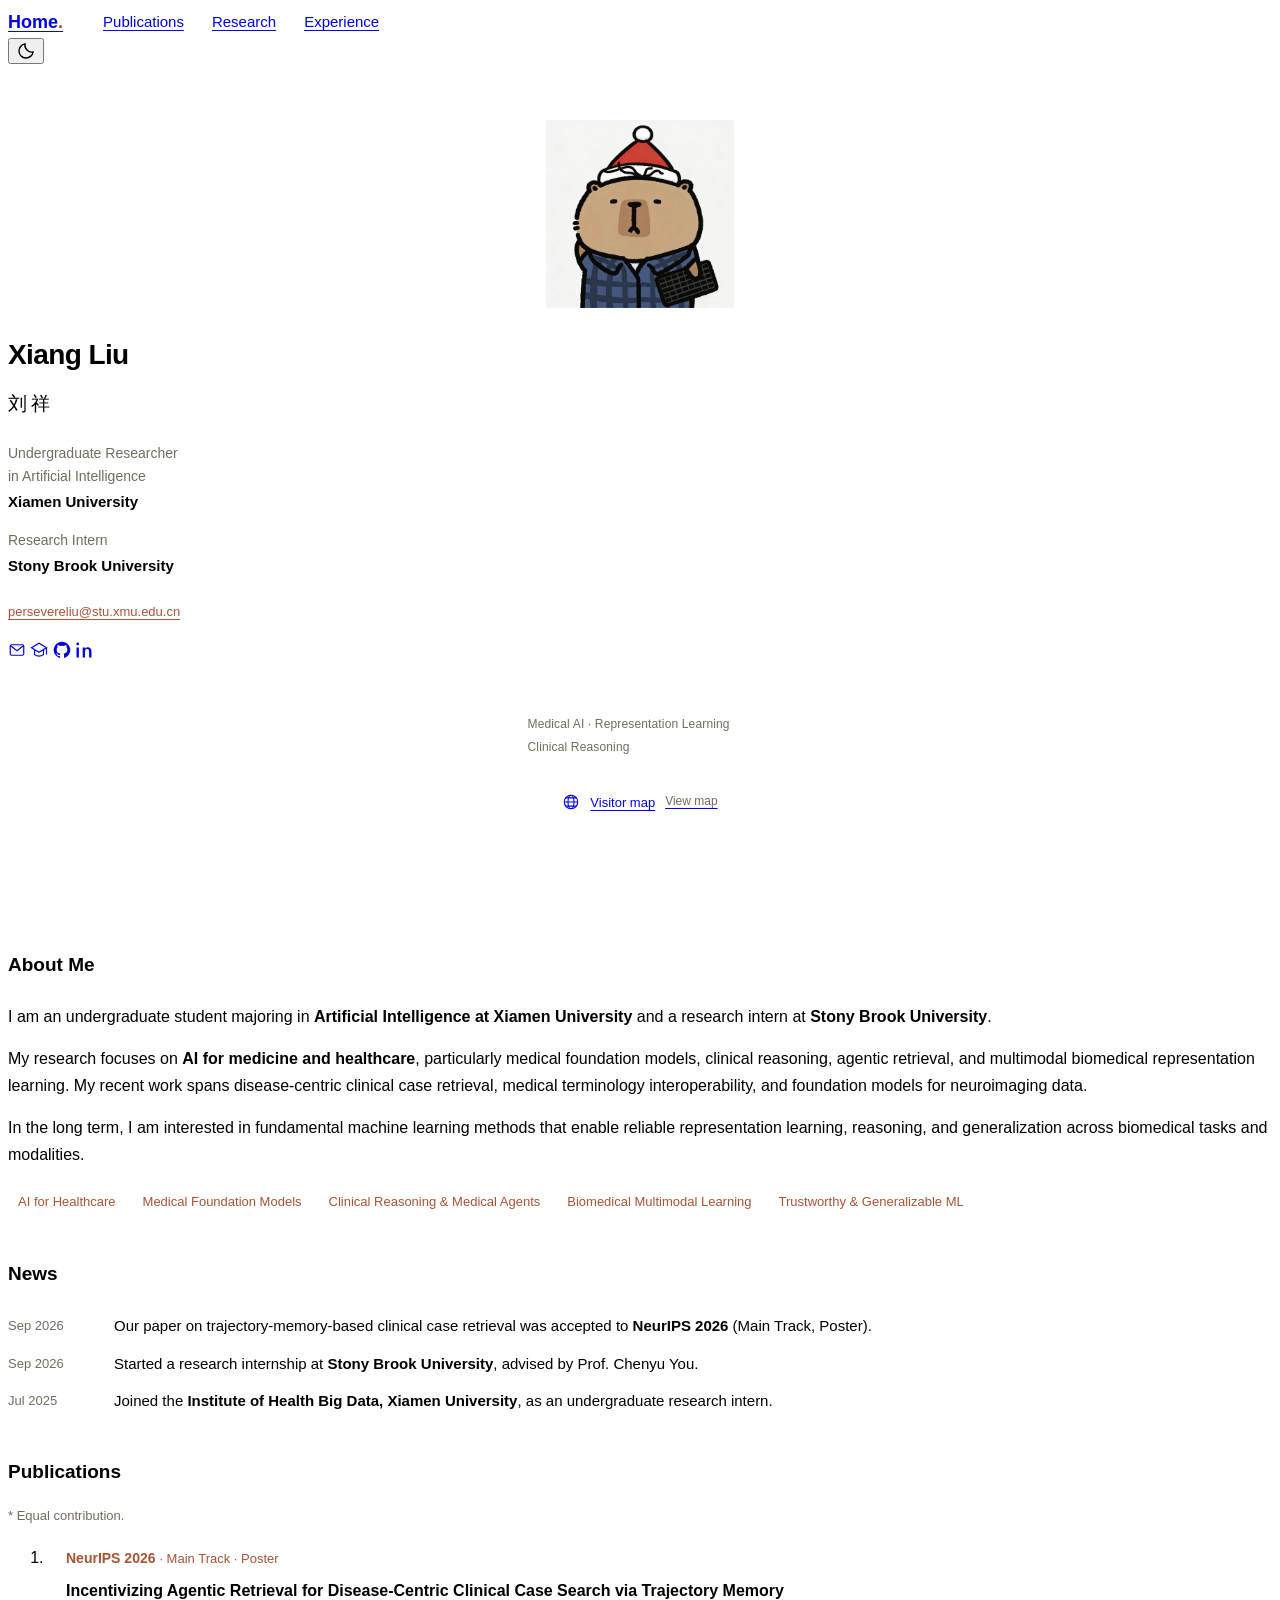
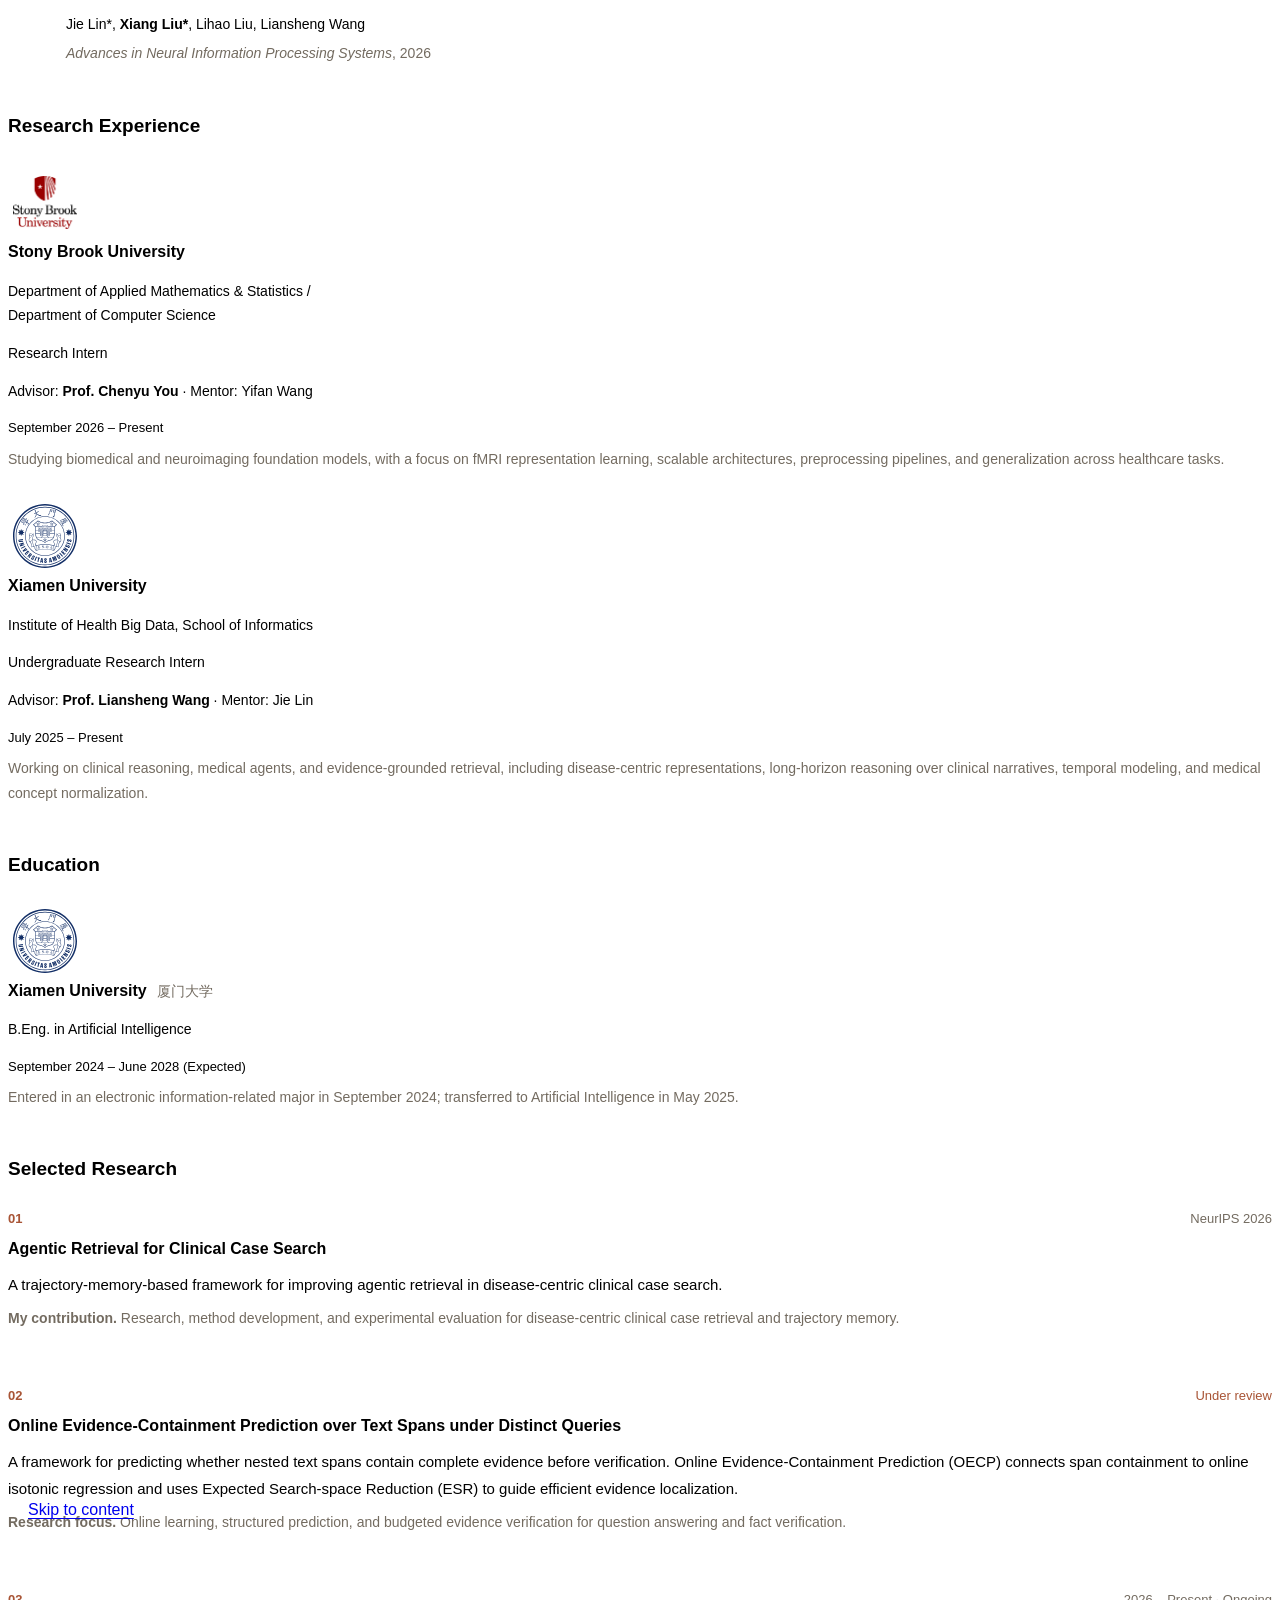
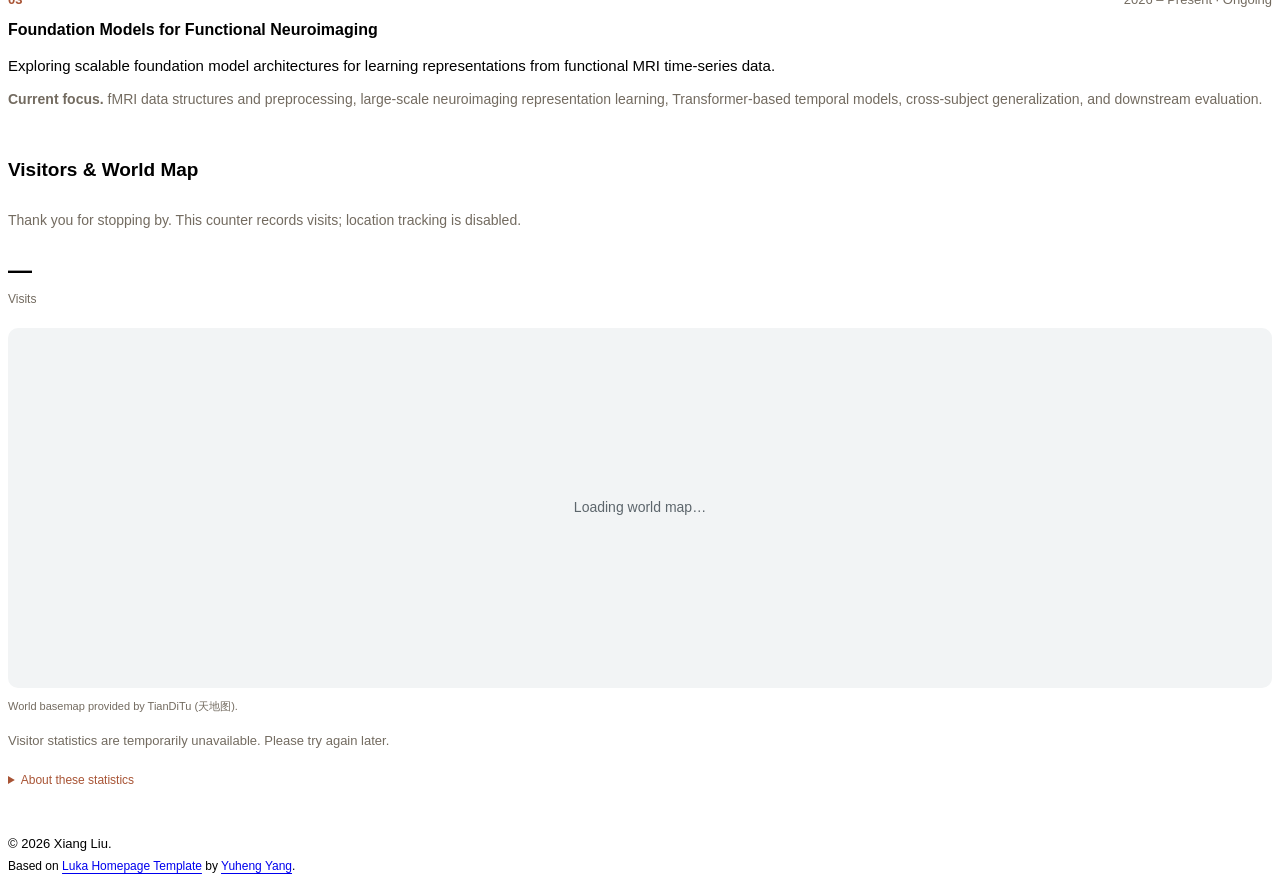
==== commit 062bdc66: "Publish English world map and privacy-preserving visit counter" ====
--- a/visitor-map-preview.html
+++ b/visitor-map-preview.html
@@ -1,202 +1,2 @@
-<!DOCTYPE html>
-<html lang="en">
-<head>
-  <meta charset="utf-8">
-  <meta name="viewport" content="width=device-width, initial-scale=1">
-  <meta name="color-scheme" content="light dark">
-  <title>Visitor Map Preview — Xiang Liu</title>
-  <meta name="description" content="Xiang Liu is an undergraduate researcher at Xiamen University and a research intern at Stony Brook University, working on AI for healthcare, clinical reasoning, and biomedical foundation models.">
-  <link rel="canonical" href="https://lx-xiangliu.github.io/">
-  <meta property="og:type" content="website">
-  <meta property="og:title" content="Xiang Liu (刘祥) | AI for Healthcare">
-  <meta property="og:description" content="Research in medical foundation models, clinical reasoning, and trustworthy machine learning.">
-  <meta property="og:url" content="https://lx-xiangliu.github.io/">
-  <meta property="og:image" content="https://lx-xiangliu.github.io/assets/img/xiang-liu.jpg">
-  <meta name="twitter:card" content="summary">
-  <link rel="icon" href="assets/img/favicon.svg" type="image/svg+xml">
-  <script>
-    try {
-      const saved = localStorage.getItem('theme');
-      if (saved === 'light' || saved === 'dark') document.documentElement.dataset.theme = saved;
-    } catch (_) {}
-  </script>
-  <link rel="stylesheet" href="assets/css/theme-luka.css">
-  <link rel="stylesheet" href="assets/css/personal.css?v=20261023-3">
-  <link rel="stylesheet" href="assets/vendor/leaflet/leaflet.css">
-  <link rel="stylesheet" href="assets/css/visitors.css?v=20261029-3">
-  <script src="assets/js/homepage.js" defer></script>
-  <script src="assets/js/visitor-config.js?v=20261029-1" defer></script>
-  <script src="assets/js/visitors.js?v=20261029-3" defer></script>
-  <script type="application/ld+json">
-  {
-    "@context": "https://schema.org",
-    "@type": "Person",
-    "name": "Xiang Liu",
-    "alternateName": "刘祥",
-    "url": "https://lx-xiangliu.github.io/",
-    "image": "https://lx-xiangliu.github.io/assets/img/xiang-liu.jpg",
-    "email": "mailto:persevereliu@stu.xmu.edu.cn",
-    "affiliation": [{"@type": "CollegeOrUniversity", "name": "Xiamen University"}, {"@type": "CollegeOrUniversity", "name": "Stony Brook University"}],
-    "sameAs": ["https://github.com/lx-xiangliu", "https://scholar.google.com/citations?user=aUtH32wAAAAJ", "https://www.linkedin.com/in/xiang-liu-461807322"]
-  }
-  </script>
-</head>
-<body class="theme-luka" id="top">
-  <a class="skip-link" href="#main">Skip to content</a>
-  <nav class="top-nav" aria-label="Main navigation">
-    <div class="nav-container">
-      <div class="nav-left">
-        <a class="home-link" href="#top">Home<span class="home-dot" aria-hidden="true">.</span></a>
-        <a href="#publications">Publications</a>
-        <a href="#research">Research</a>
-        <a href="#experience">Experience</a>
-      </div>
-      <button id="themeToggle" class="theme-toggle" type="button" title="Switch color theme" aria-label="Switch color theme" aria-pressed="false">
-        <svg class="moon-icon" viewBox="0 0 24 24" width="20" height="20" fill="none" stroke="currentColor" stroke-width="1.7" aria-hidden="true"><path d="M20.5 13.2A8.5 8.5 0 0 1 10.8 3.5a8.5 8.5 0 1 0 9.7 9.7Z"/></svg>
-        <svg class="sun-icon" viewBox="0 0 24 24" width="20" height="20" fill="none" stroke="currentColor" stroke-width="1.7" aria-hidden="true"><circle cx="12" cy="12" r="4"/><path d="M12 2v2m0 16v2M2 12h2m16 0h2M5 5l1.5 1.5m11 11L19 19M5 19l1.5-1.5m11-11L19 5"/></svg>
-      </button>
-    </div>
-  </nav>
-
-  <div class="wrapper">
-    <aside class="sidebar" aria-label="Profile">
-      <div class="profile-card">
-        <div class="image avatar"><img src="assets/img/xiang-liu.jpg" width="220" height="220" alt="Xiang Liu’s illustrated capybara avatar, wearing a red hat and holding a keyboard" fetchpriority="high"></div>
-        <h1 class="site-name">Xiang Liu <span class="chinese-name" lang="zh-CN">刘祥</span></h1>
-        <p class="profile-role">Undergraduate Researcher<br>in Artificial Intelligence</p>
-        <p class="profile-affiliation">Xiamen University</p>
-        <p class="profile-role visiting-role">Research Intern</p>
-        <p class="profile-affiliation">Stony Brook University</p>
-        <a class="site-email" href="mailto:persevereliu@stu.xmu.edu.cn">persevereliu@stu.xmu.edu.cn</a>
-        <div class="social-icons" aria-label="Contact and profiles">
-          <a href="mailto:persevereliu@stu.xmu.edu.cn" title="Email" aria-label="Email Xiang Liu"><svg viewBox="0 0 24 24" fill="none" stroke="currentColor" stroke-width="1.6" aria-hidden="true"><rect x="3" y="5" width="18" height="14" rx="2"/><path d="m3 6 9 7 9-7"/></svg></a>
-          <a href="https://scholar.google.com/citations?user=aUtH32wAAAAJ" title="Google Scholar" aria-label="Google Scholar"><svg viewBox="0 0 24 24" fill="none" stroke="currentColor" stroke-width="1.6" aria-hidden="true"><path d="m2 9 10-6 10 6-10 6L2 9Zm4 3v6c4 3 8 3 12 0v-6m4-3v9"/></svg></a>
-          <a href="https://github.com/lx-xiangliu" title="GitHub" aria-label="GitHub"><svg viewBox="0 0 24 24" fill="currentColor" aria-hidden="true"><path d="M12 .9a11.1 11.1 0 0 0-3.51 21.63c.55.1.76-.24.76-.53v-2.06c-3.09.67-3.74-1.31-3.74-1.31-.51-1.28-1.24-1.62-1.24-1.62-1.01-.69.08-.68.08-.68 1.12.08 1.71 1.15 1.71 1.15.99 1.7 2.6 1.21 3.23.92.1-.72.39-1.21.71-1.49-2.47-.28-5.07-1.24-5.07-5.49 0-1.21.43-2.2 1.14-2.97-.12-.28-.5-1.41.11-2.93 0 0 .93-.3 3.05 1.14a10.6 10.6 0 0 1 5.55 0c2.12-1.44 3.05-1.14 3.05-1.14.61 1.52.23 2.65.11 2.93.71.77 1.14 1.76 1.14 2.97 0 4.26-2.6 5.21-5.08 5.49.4.35.75 1.02.75 2.06V22c0 .3.2.64.77.53A11.1 11.1 0 0 0 12 .9Z"/></svg></a>
-          <a href="https://www.linkedin.com/in/xiang-liu-461807322" title="LinkedIn" aria-label="LinkedIn"><svg viewBox="0 0 24 24" fill="currentColor" aria-hidden="true"><path d="M5.2 8.6H2V22h3.2V8.6ZM3.6 2a1.9 1.9 0 1 0 0 3.8 1.9 1.9 0 0 0 0-3.8ZM22 14.3c0-4-2.1-5.9-4.9-5.9-2.2 0-3.2 1.2-3.7 2V8.6h-3.2V22h3.2v-7.5c0-2 .4-3.8 2.8-3.8s2.6 2.1 2.6 3.9V22H22v-7.7Z"/></svg></a>
-        </div>
-        <p class="profile-note">Medical AI · Representation Learning<br>Clinical Reasoning</p>
-        <div class="visitor-shortcut"><a href="#visitors"><svg viewBox="0 0 24 24" fill="none" stroke="currentColor" stroke-width="1.5" aria-hidden="true"><circle cx="12" cy="12" r="9"/><ellipse cx="12" cy="12" rx="4" ry="9"/><path d="M3 12h18M5 6.5h14M5 17.5h14"/></svg><span>Visitor map</span><span id="visitor-shortcut-count">Loading…</span></a></div>
-      </div>
-    </aside>
-
-    <main class="content" id="main">
-      <section class="section" id="about" aria-labelledby="about-title">
-        <h2 class="section-title" id="about-title">About Me</h2>
-        <div class="section-body">
-          <p>I am an undergraduate student majoring in <strong>Artificial Intelligence at Xiamen University</strong> and a research intern at <strong>Stony Brook University</strong>.</p>
-          <p>My research focuses on <strong>AI for medicine and healthcare</strong>, particularly medical foundation models, clinical reasoning, agentic retrieval, and multimodal biomedical representation learning. My recent work spans disease-centric clinical case retrieval, medical terminology interoperability, and foundation models for neuroimaging data.</p>
-          <p>In the long term, I am interested in fundamental machine learning methods that enable reliable representation learning, reasoning, and generalization across biomedical tasks and modalities.</p>
-          <div class="research-interests" aria-label="Research interests">
-            <span>AI for Healthcare</span><span>Medical Foundation Models</span><span>Clinical Reasoning &amp; Medical Agents</span><span>Biomedical Multimodal Learning</span><span>Trustworthy &amp; Generalizable ML</span>
-          </div>
-        </div>
-      </section>
-
-      <section class="section" id="news" aria-labelledby="news-title">
-        <h2 class="section-title" id="news-title">News</h2>
-        <ul class="news-list">
-          <li><time datetime="2026-09">Sep 2026</time><span>Our paper on trajectory-memory-based clinical case retrieval was accepted to <strong>NeurIPS 2026</strong> (Main Track, Poster).</span></li>
-          <li><time datetime="2026-09">Sep 2026</time><span>Started a research internship at <strong>Stony Brook University</strong>, advised by Prof. Chenyu You.</span></li>
-          <li><time datetime="2025-07">Jul 2025</time><span>Joined the <strong>Institute of Health Big Data, Xiamen University</strong>, as an undergraduate research intern.</span></li>
-        </ul>
-      </section>
-
-      <section class="section" id="publications" aria-labelledby="publications-title">
-        <h2 class="section-title" id="publications-title">Publications</h2>
-        <p class="section-caption">* Equal contribution.</p>
-        <div class="publications">
-          <ol class="bibliography">
-            <li><article class="pub-content">
-              <p class="publication-label">NeurIPS 2026 <span>· Main Track · Poster</span></p>
-              <h3 class="title">Incentivizing Agentic Retrieval for Disease-Centric Clinical Case Search via Trajectory Memory</h3>
-              <p class="author">Jie Lin*, <strong>Xiang Liu*</strong>, Lihao Liu, Liansheng Wang</p>
-              <p class="periodical"><em>Advances in Neural Information Processing Systems</em>, 2026</p>
-            </article></li>
-          </ol>
-        </div>
-      </section>
-
-      <section class="section" id="experience" aria-labelledby="experience-title">
-        <h2 class="section-title" id="experience-title">Research Experience</h2>
-        <div class="section-body">
-          <article class="card timeline-item">
-            <div class="experience-item">
-              <img class="institution-logo" src="assets/img/stony-brook-university.png" width="64" height="64" alt="Stony Brook University logo" loading="lazy">
-              <div class="experience-content">
-                <h3 class="exp-title">Stony Brook University</h3>
-                <p class="exp-detail">Department of Applied Mathematics &amp; Statistics /<br class="desktop-break"> Department of Computer Science</p>
-                <p class="exp-role">Research Intern</p>
-                <p class="exp-detail">Advisor: <strong>Prof. Chenyu You</strong> · Mentor: Yifan Wang</p>
-                <p class="exp-period">September 2026 – Present</p>
-                <p class="exp-summary">Studying biomedical and neuroimaging foundation models, with a focus on fMRI representation learning, scalable architectures, preprocessing pipelines, and generalization across healthcare tasks.</p>
-              </div>
-            </div>
-          </article>
-          <article class="card timeline-item">
-            <div class="experience-item">
-              <img class="institution-logo" src="assets/img/xiamen-university.svg" width="64" height="64" alt="Xiamen University seal" loading="lazy">
-              <div class="experience-content">
-                <h3 class="exp-title">Xiamen University</h3>
-                <p class="exp-detail">Institute of Health Big Data, School of Informatics</p>
-                <p class="exp-role">Undergraduate Research Intern</p>
-                <p class="exp-detail">Advisor: <strong>Prof. Liansheng Wang</strong> · Mentor: Jie Lin</p>
-                <p class="exp-period">July 2025 – Present</p>
-                <p class="exp-summary">Working on clinical reasoning, medical agents, and evidence-grounded retrieval, including disease-centric representations, long-horizon reasoning over clinical narratives, temporal modeling, and medical concept normalization.</p>
-              </div>
-            </div>
-          </article>
-        </div>
-      </section>
-
-      <section class="section" id="education" aria-labelledby="education-title">
-        <h2 class="section-title" id="education-title">Education</h2>
-        <div class="experience-item">
-          <img class="institution-logo" src="assets/img/xiamen-university.svg" width="64" height="64" alt="Xiamen University seal" loading="lazy">
-          <div class="experience-content">
-            <h3 class="exp-title">Xiamen University <span lang="zh-CN" class="institution-chinese">厦门大学</span></h3>
-            <p class="exp-detail">B.Eng. in Artificial Intelligence</p>
-            <p class="exp-period">September 2024 – June 2028 (Expected)</p>
-            <p class="exp-summary">Entered in an electronic information-related major in September 2024; transferred to Artificial Intelligence in May 2025.</p>
-          </div>
-        </div>
-      </section>
-
-      <section class="section" id="research" aria-labelledby="research-title">
-        <h2 class="section-title" id="research-title">Selected Research</h2>
-        <article class="research-project">
-          <div class="project-heading"><span class="project-index" aria-hidden="true">01</span><span class="project-status">NeurIPS 2026</span></div>
-          <h3>Agentic Retrieval for Clinical Case Search</h3>
-          <p>A trajectory-memory-based framework for improving agentic retrieval in disease-centric clinical case search.</p>
-          <p class="project-contribution"><strong>My contribution.</strong> Research, method development, and experimental evaluation for disease-centric clinical case retrieval and trajectory memory.</p>
-        </article>
-        <article class="research-project">
-          <div class="project-heading"><span class="project-index" aria-hidden="true">02</span><span class="project-status under-review">Under review</span></div>
-          <h3>Online Evidence-Containment Prediction over Text Spans under Distinct Queries</h3>
-          <p>A framework for predicting whether nested text spans contain complete evidence before verification. Online Evidence-Containment Prediction (OECP) connects span containment to online isotonic regression and uses Expected Search-space Reduction (ESR) to guide efficient evidence localization.</p>
-          <p class="project-contribution"><strong>Research focus.</strong> Online learning, structured prediction, and budgeted evidence verification for question answering and fact verification.</p>
-        </article>
-        <article class="research-project">
-          <div class="project-heading"><span class="project-index" aria-hidden="true">03</span><span class="project-status">2026 – Present · Ongoing</span></div>
-          <h3>Foundation Models for Functional Neuroimaging</h3>
-          <p>Exploring scalable foundation model architectures for learning representations from functional MRI time-series data.</p>
-          <p class="project-contribution"><strong>Current focus.</strong> fMRI data structures and preprocessing, large-scale neuroimaging representation learning, Transformer-based temporal models, cross-subject generalization, and downstream evaluation.</p>
-        </article>
-      </section>
-      <section class="section" id="visitors" aria-labelledby="visitors-title">
-        <h2 class="section-title" id="visitors-title">Visitors &amp; World Map</h2>
-        <p class="visitor-intro">Thank you for stopping by. This counter records visits; location tracking is disabled.</p>
-        <dl class="visitor-totals"><div><dt>Visits</dt><dd id="visitor-total">—</dd></div></dl>
-        <div id="visitor-map" class="visitor-map" role="region" aria-label="World visitor map using TianDiTu"><p>Loading world map…</p></div>
-        <p class="visitor-map-status" id="visitor-map-status">World basemap provided by TianDiTu (天地图).</p>
-        <p class="visitor-status" id="visitor-status" role="status">Loading visitor statistics…</p>
-        <details class="visitor-privacy"><summary>About these statistics</summary><p>Only an aggregate visit count is collected. Location tracking and IP lookup are disabled. The application does not read or store visitor IP addresses, cities, or GPS locations. A visit is counted at most once per browser tab every 30 minutes; this is not a count of unique people. Do Not Track and Global Privacy Control are respected. Counting starts when this feature goes live; earlier visits cannot be recovered.</p></details>
-        <noscript><p>JavaScript is required to load the visitor map and statistics.</p></noscript>
-      </section>
-    </main>
-
-    <footer class="site-footer">
-      <p>&copy; 2026 Xiang Liu.<br><span class="template-credit">Based on <a href="https://github.com/wzsyyh/luka-homepage-template">Luka Homepage Template</a> by <a href="https://wzsyyh.github.io/">Yuheng Yang</a>.</span></p>
-    </footer>
-  </div>
-</body>
-</html>
+<!doctype html>
+<html lang="en"><head><meta charset="utf-8"><meta name="viewport" content="width=device-width,initial-scale=1"><meta http-equiv="refresh" content="0;url=/#visitors"><title>Visitor map — Xiang Liu</title></head><body><p>The visitor map is now part of the homepage. <a href="/#visitors">Open the visitor map</a>.</p></body></html>
